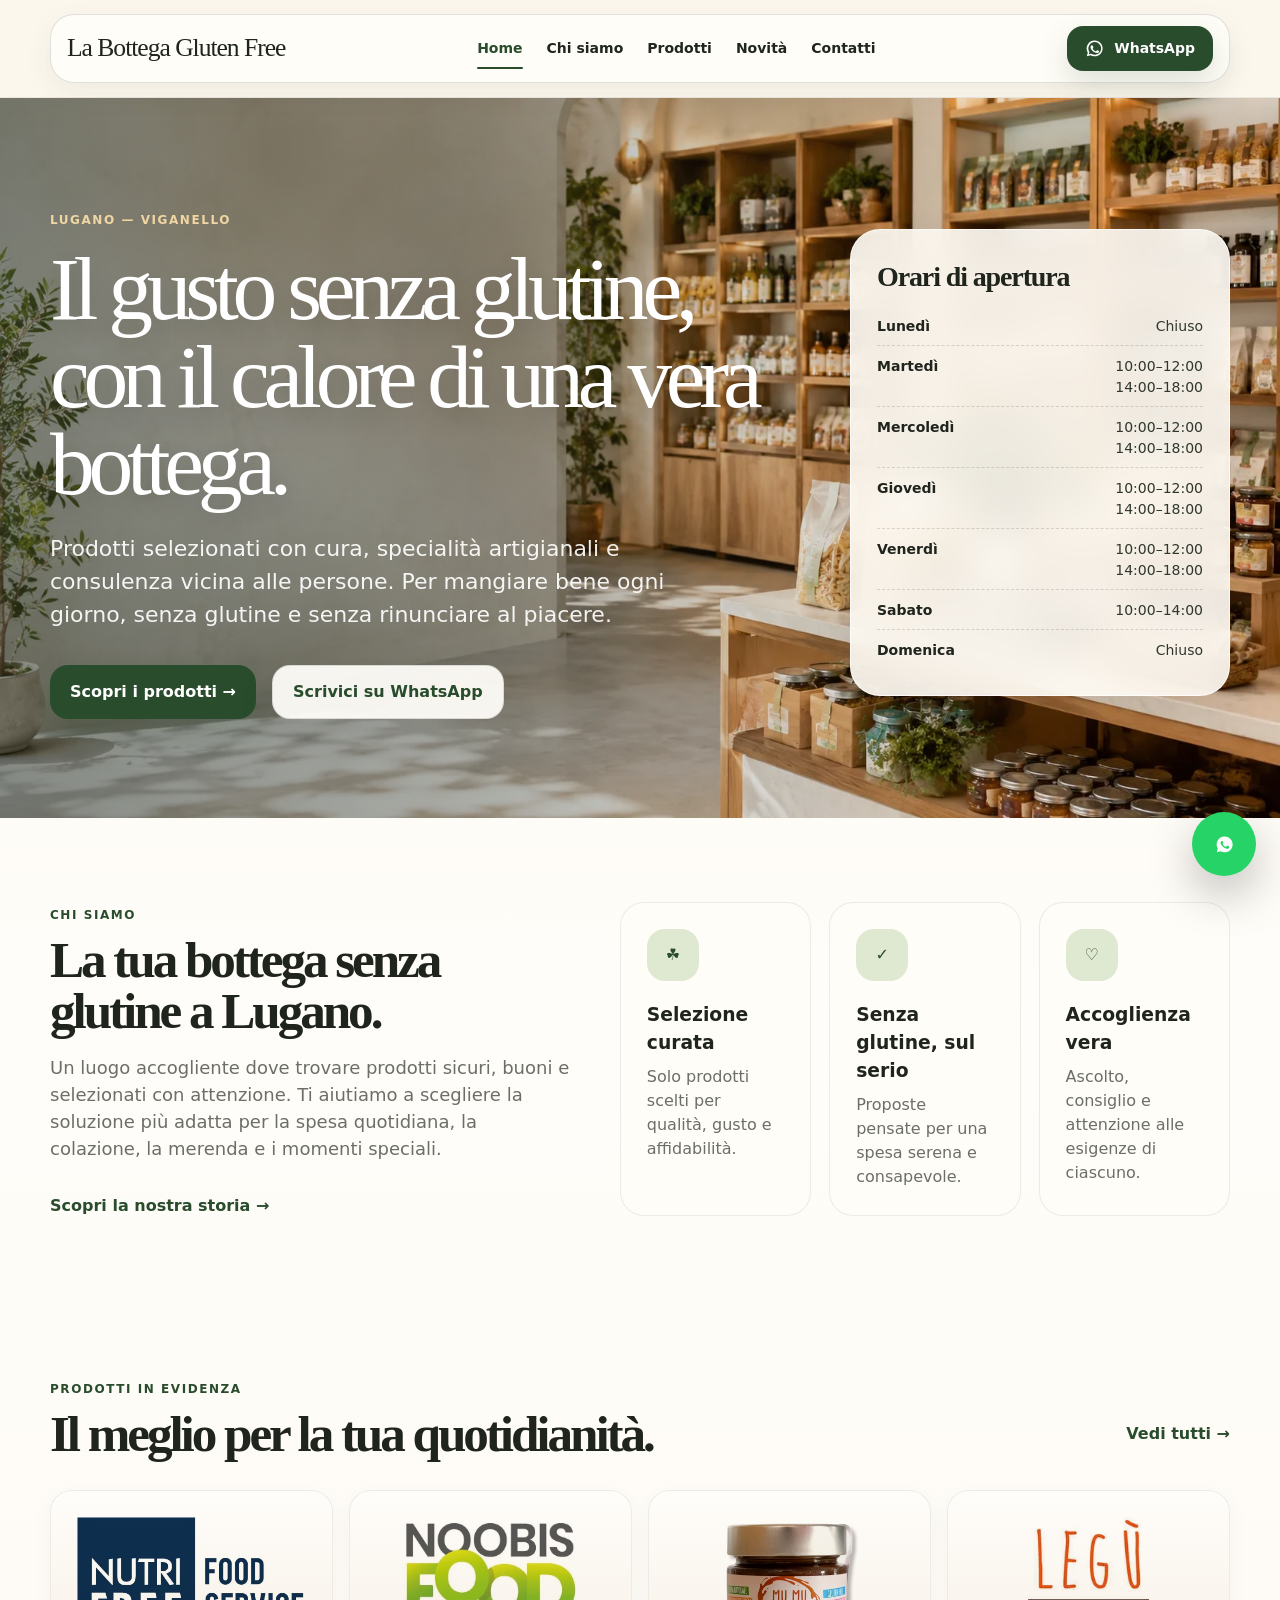
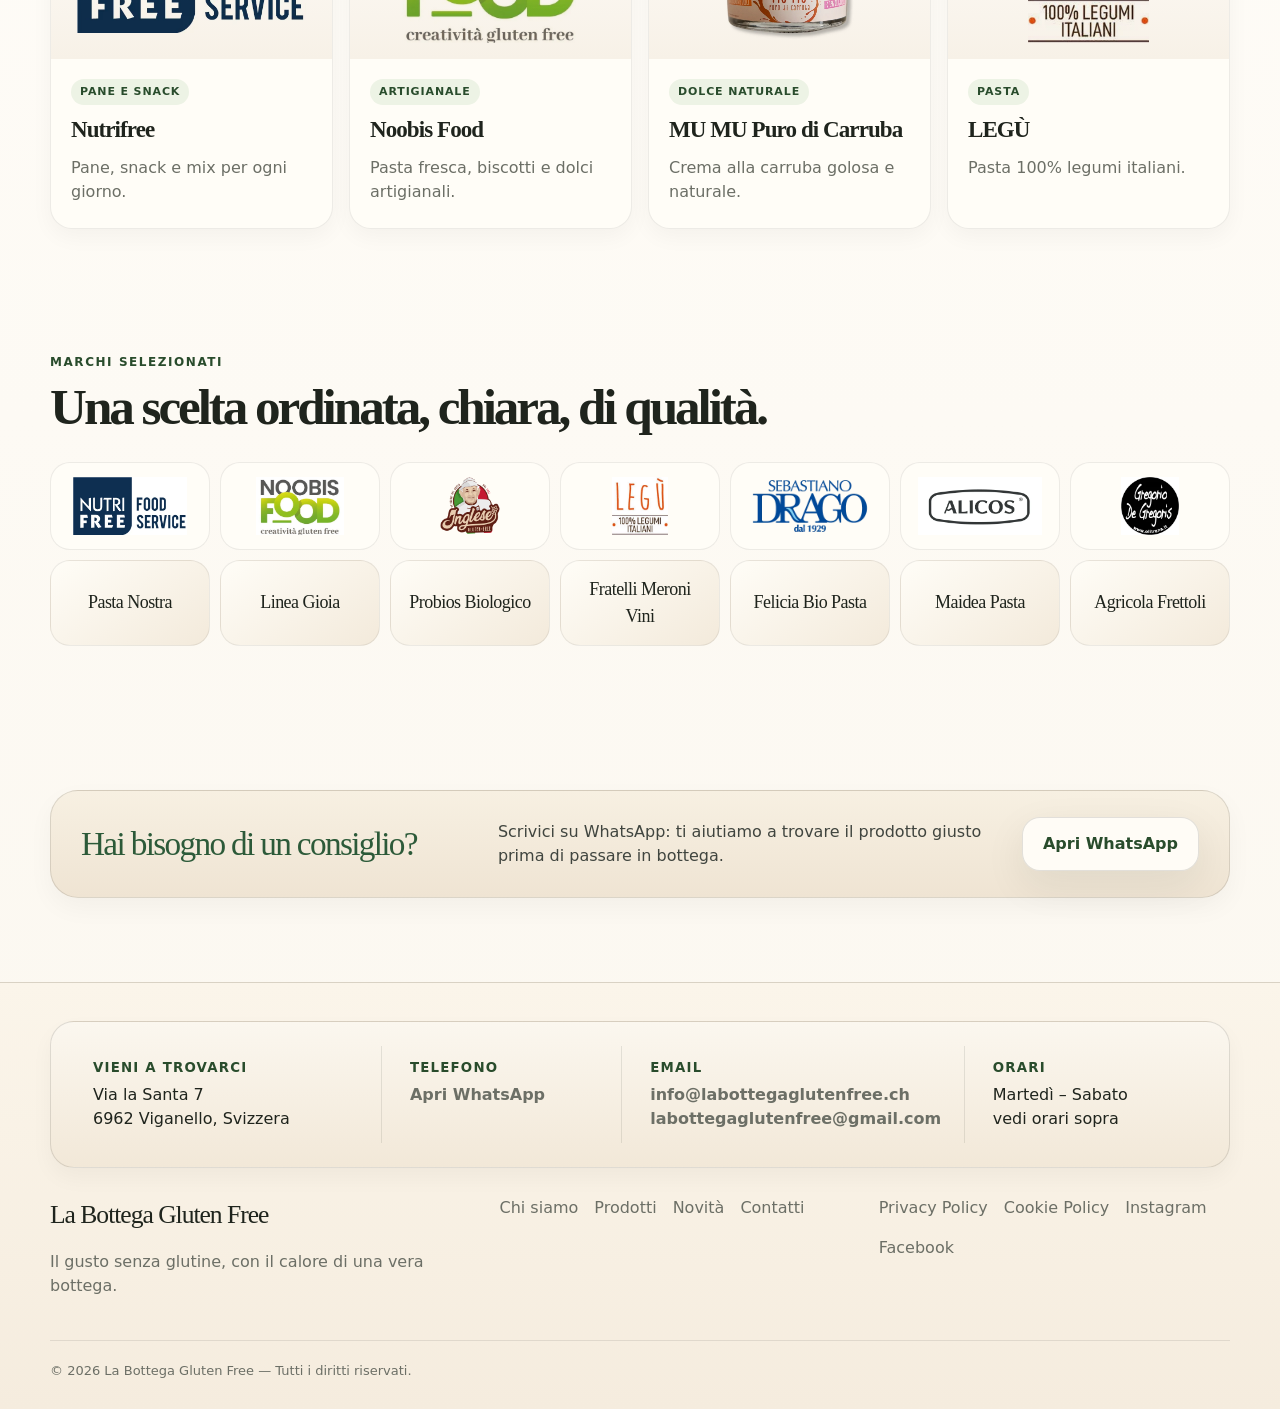
==== index.html @ c6e52fce "first commit" ====
<!doctype html><html lang="it"><head><meta charset="utf-8"><meta name="viewport" content="width=device-width,initial-scale=1"><title>La Bottega Gluten Free | Lugano Viganello</title><meta name="description" content="La Bottega Gluten Free a Lugano-Viganello: prodotti senza glutine selezionati, artigianali e di qualità."><link rel="icon" href="assets/ui/favicon.svg"><link rel="stylesheet" href="styles.css"></head><body>
<a class="skip" href="#main">Vai al contenuto</a>
<header class="site-header"><div class="container nav-wrap"><a class="brand" href="index.html">La Bottega Gluten Free</a><nav class="nav" aria-label="Navigazione principale"><a class="active" href="index.html">Home</a><a href="chi-siamo.html">Chi siamo</a><a href="prodotti.html">Prodotti</a><a href="novita.html">Novità</a><a href="contatti.html">Contatti</a></nav><div class="header-actions"><a class="wa-header" href="https://wa.me/41765710764" target="_blank" rel="noopener" aria-label="Scrivici su WhatsApp"><svg viewBox="0 0 24 24" fill="currentColor"><path d="M12.04 2a9.9 9.9 0 0 0-8.5 15.02L2.3 21.7l4.8-1.22A9.97 9.97 0 1 0 12.04 2Zm0 1.75a8.22 8.22 0 0 1 7 12.55 8.2 8.2 0 0 1-10.98 2.46l-.34-.2-2.86.73.74-2.78-.22-.36A8.2 8.2 0 0 1 12.04 3.75Zm-3.45 4.1c-.18 0-.46.07-.7.34-.24.26-.92.9-.92 2.2 0 1.3.95 2.55 1.08 2.72.13.18 1.85 2.95 4.58 4.02 2.27.9 2.73.72 3.22.68.5-.05 1.6-.65 1.82-1.28.23-.63.23-1.17.16-1.28-.07-.12-.25-.18-.52-.32l-1.55-.76c-.27-.13-.46-.2-.66.14-.2.33-.76 1.0-.93 1.2-.17.2-.34.22-.62.08-.28-.14-1.18-.43-2.25-1.38-.83-.74-1.39-1.66-1.55-1.94-.16-.28-.02-.43.12-.57.13-.12.28-.32.42-.48.14-.16.18-.28.27-.46.09-.18.05-.34-.02-.48l-.7-1.69c-.18-.43-.37-.37-.52-.38h-.44Z"/></svg>WhatsApp</a><button class="menu-toggle" aria-label="Apri menu" aria-expanded="false">☰</button></div></div></header>
<main id="main">
<section class="hero"><div class="container hero-content"><div><span class="eyebrow">Lugano — Viganello</span><h1 class="title-xl">Il gusto senza glutine, con il calore di una vera bottega.</h1><p class="hero-copy">Prodotti selezionati con cura, specialità artigianali e consulenza vicina alle persone. Per mangiare bene ogni giorno, senza glutine e senza rinunciare al piacere.</p><div class="hero-cta"><a class="btn" href="prodotti.html">Scopri i prodotti →</a><a class="btn secondary" href="https://wa.me/41765710764" target="_blank" rel="noopener">Scrivici su WhatsApp</a></div></div><aside class="hours-card" aria-label="Orari di apertura"><h2>Orari di apertura</h2><div class="hours-list"><div class="hours-row"><strong>Lunedì</strong><span>Chiuso</span></div><div class="hours-row"><strong>Martedì</strong><span>10:00–12:00<br>14:00–18:00</span></div><div class="hours-row"><strong>Mercoledì</strong><span>10:00–12:00<br>14:00–18:00</span></div><div class="hours-row"><strong>Giovedì</strong><span>10:00–12:00<br>14:00–18:00</span></div><div class="hours-row"><strong>Venerdì</strong><span>10:00–12:00<br>14:00–18:00</span></div><div class="hours-row"><strong>Sabato</strong><span>10:00–14:00</span></div><div class="hours-row"><strong>Domenica</strong><span>Chiuso</span></div></div></aside></div></section>
<section class="section"><div class="container about-grid"><div><span class="eyebrow">Chi siamo</span><h2 class="section-title">La tua bottega senza glutine a Lugano.</h2><p class="lead">Un luogo accogliente dove trovare prodotti sicuri, buoni e selezionati con attenzione. Ti aiutiamo a scegliere la soluzione più adatta per la spesa quotidiana, la colazione, la merenda e i momenti speciali.</p><a class="btn ghost" href="chi-siamo.html">Scopri la nostra storia →</a></div><div class="feature-grid"><article class="feature"><div class="icon">☘</div><h3>Selezione curata</h3><p>Solo prodotti scelti per qualità, gusto e affidabilità.</p></article><article class="feature"><div class="icon">✓</div><h3>Senza glutine, sul serio</h3><p>Proposte pensate per una spesa serena e consapevole.</p></article><article class="feature"><div class="icon">♡</div><h3>Accoglienza vera</h3><p>Ascolto, consiglio e attenzione alle esigenze di ciascuno.</p></article></div></div></section>
<section class="section tight"><div class="container"><div class="section-head"><div><span class="eyebrow">Prodotti in evidenza</span><h2 class="section-title">Il meglio per la tua quotidianità.</h2></div><a class="btn ghost" href="prodotti.html">Vedi tutti →</a></div><div class="showcase"><article class="product-card"><div class="product-img"><img loading="lazy" src="assets/brands/nutrifree.webp" alt="Nutrifree"></div><span class="tag">Pane e snack</span><h3>Nutrifree</h3><p>Pane, snack e mix per ogni giorno.</p></article><article class="product-card"><div class="product-img"><img loading="lazy" src="assets/brands/noobis-food.webp" alt="Noobis Food"></div><span class="tag">Artigianale</span><h3>Noobis Food</h3><p>Pasta fresca, biscotti e dolci artigianali.</p></article><article class="product-card"><div class="product-img"><img loading="lazy" src="assets/brands/mumu-carruba.webp" alt="MU MU Puro di Carruba"></div><span class="tag">Dolce naturale</span><h3>MU MU Puro di Carruba</h3><p>Crema alla carruba golosa e naturale.</p></article><article class="product-card"><div class="product-img"><img loading="lazy" src="assets/brands/legu.webp" alt="LEGÙ"></div><span class="tag">Pasta</span><h3>LEGÙ</h3><p>Pasta 100% legumi italiani.</p></article></div></div></section>
<section class="section tight"><div class="container"><div class="section-head"><div><span class="eyebrow">Marchi selezionati</span><h2 class="section-title">Una scelta ordinata, chiara, di qualità.</h2></div></div><div class="brand-wall"><div class="brand-tile"><img src="assets/brands/nutrifree.webp" alt="Nutrifree"></div><div class="brand-tile"><img src="assets/brands/noobis-food.webp" alt="Noobis Food"></div><div class="brand-tile"><img src="assets/brands/inglese.webp" alt="Inglese Gluten-Free"></div><div class="brand-tile"><img src="assets/brands/legu.webp" alt="LEGÙ"></div><div class="brand-tile"><img src="assets/brands/sebastiano-drago.webp" alt="Sebastiano Drago"></div><div class="brand-tile"><img src="assets/brands/alicos.webp" alt="Alicos"></div><div class="brand-tile"><img src="assets/brands/gregorio-de-gregoris.webp" alt="Gregorio De Gregoris"></div><div class="brand-tile text">Pasta Nostra</div><div class="brand-tile text">Linea Gioia</div><div class="brand-tile text">Probios Biologico</div><div class="brand-tile text">Fratelli Meroni Vini</div><div class="brand-tile text">Felicia Bio Pasta</div><div class="brand-tile text">Maidea Pasta</div><div class="brand-tile text">Agricola Frettoli</div></div></div></section>
<section class="section"><div class="container"><div class="cta-strip"><strong>Hai bisogno di un consiglio?</strong><p>Scrivici su WhatsApp: ti aiutiamo a trovare il prodotto giusto prima di passare in bottega.</p><a class="btn secondary phone-btn" href="https://wa.me/41765710764" target="_blank" rel="noopener">Apri WhatsApp</a></div></div></section>
</main>
<footer class="footer"><div class="container"><div class="contact-strip" style="margin-bottom:28px"><div class="contact-item"><small>Vieni a trovarci</small>Via la Santa 7<br>6962 Viganello, Svizzera</div><div class="contact-item"><small>Telefono</small><a href="tel:+41765710764">Apri WhatsApp</a></div><div class="contact-item"><small>Email</small><a href="mailto:info@labottegaglutenfree.ch">info@labottegaglutenfree.ch</a><br><a href="mailto:labottegaglutenfree@gmail.com">labottegaglutenfree@gmail.com</a></div><div class="contact-item"><small>Orari</small>Martedì – Sabato<br>vedi orari sopra</div></div><div class="footer-grid"><div><span class="brand">La Bottega Gluten Free</span><p>Il gusto senza glutine, con il calore di una vera bottega.</p></div><div class="footer-links"><a href="chi-siamo.html">Chi siamo</a><a href="prodotti.html">Prodotti</a><a href="novita.html">Novità</a><a href="contatti.html">Contatti</a></div><div class="footer-links"><a href="#">Privacy Policy</a><a href="#">Cookie Policy</a><a href="https://www.instagram.com/labottegaglutenfree/" target="_blank" rel="noopener">Instagram</a><a href="https://www.facebook.com/LaBottegaGlutenFree/" target="_blank" rel="noopener">Facebook</a></div></div><div class="copyright"><span>© <span id="year">2026</span> La Bottega Gluten Free — Tutti i diritti riservati.</span></div></div></footer>
<a class="wa-float" href="https://wa.me/41765710764" target="_blank" rel="noopener" aria-label="WhatsApp"><svg viewBox="0 0 24 24" fill="currentColor"><path d="M12.04 2a9.9 9.9 0 0 0-8.5 15.02L2.3 21.7l4.8-1.22A9.97 9.97 0 1 0 12.04 2Zm5.82 14.15c-.23.63-1.32 1.23-1.82 1.28-.49.04-.95.22-3.22-.68-2.73-1.07-4.45-3.84-4.58-4.02-.13-.17-1.08-1.42-1.08-2.72 0-1.3.68-1.94.92-2.2.24-.27.52-.34.7-.34h.44c.15.01.34-.05.52.38l.7 1.69c.07.14.11.3.02.48-.09.18-.13.3-.27.46-.14.16-.29.36-.42.48-.14.14-.28.29-.12.57.16.28.72 1.2 1.55 1.94 1.07.95 1.97 1.24 2.25 1.38.28.14.45.12.62-.08.17-.2.73-.87.93-1.2.2-.34.39-.27.66-.14l1.55.76c.27.14.45.2.52.32.07.11.07.65-.16 1.28Z"/></svg></a><script src="script.js"></script></body></html>
---- styles.css ----
:root{
  --cream:#fbf6ec;--paper:#fffdf7;--paper-2:#f4eadb;--forest:#183323;--green:#294c2c;--green-2:#557044;--sage:#dfe8d1;--honey:#c98d43;--terracotta:#b86d3d;--ink:#1f241d;--muted:#6c6f66;--line:rgba(31,36,29,.13);--shadow:0 24px 70px rgba(28,35,24,.12);--shadow-soft:0 14px 40px rgba(28,35,24,.08);--radius:28px;--serif:Georgia,'Times New Roman',serif;--sans:Inter,ui-sans-serif,system-ui,-apple-system,BlinkMacSystemFont,'Segoe UI',sans-serif}
*{box-sizing:border-box}html{scroll-behavior:smooth}body{margin:0;background:var(--cream);color:var(--ink);font-family:var(--sans);line-height:1.5}img{max-width:100%;display:block}a{color:inherit;text-decoration:none}.container{width:min(1180px,calc(100% - 40px));margin-inline:auto}.skip{position:absolute;left:-999px;top:auto}.skip:focus{left:16px;top:16px;background:var(--paper);z-index:99;padding:10px;border-radius:10px}.site-header{position:sticky;top:0;z-index:50;padding:14px 0;background:rgba(251,246,236,.78);backdrop-filter:blur(18px);border-bottom:1px solid rgba(31,36,29,.08)}.nav-wrap{display:flex;align-items:center;justify-content:space-between;gap:22px;background:rgba(255,253,247,.82);border:1px solid var(--line);border-radius:24px;padding:11px 16px;box-shadow:0 16px 46px rgba(34,41,30,.08)}.brand{font-family:var(--serif);font-size:clamp(21px,2vw,30px);letter-spacing:-.04em;white-space:nowrap}.nav{display:flex;gap:24px;align-items:center;font-weight:750;font-size:14px}.nav a{position:relative;color:#20251f}.nav a.active,.nav a:hover{color:var(--green)}.nav a.active:after,.nav a:hover:after{content:"";position:absolute;left:0;right:0;bottom:-10px;height:2px;border-radius:3px;background:var(--green)}.header-actions{display:flex;align-items:center;gap:10px}.btn,.chip,.wa-header,.wa-float{display:inline-flex;align-items:center;justify-content:center;gap:10px;border:0;cursor:pointer;font-weight:850}.btn{padding:14px 20px;border-radius:16px;background:var(--green);color:#fff;box-shadow:0 12px 28px rgba(41,76,44,.18);transition:.2s ease}.btn:hover{transform:translateY(-2px);box-shadow:0 18px 36px rgba(41,76,44,.24)}.btn.secondary{background:var(--paper);color:var(--green);border:1px solid var(--line);box-shadow:var(--shadow-soft)}.btn.ghost{background:transparent;color:var(--green);box-shadow:none;padding-inline:0}.wa-header{padding:12px 18px;border-radius:16px;background:var(--green);color:white;font-size:14px;box-shadow:0 12px 30px rgba(41,76,44,.16)}.menu-toggle{display:none;background:transparent;border:0;font-size:28px;color:var(--green)}.wa-float{position:fixed;right:24px;bottom:24px;width:64px;height:64px;border-radius:50%;background:#25d366;color:white;z-index:80;box-shadow:0 18px 46px rgba(0,0,0,.25)}.wa-float svg,.wa-header svg,.btn svg{width:19px;height:19px}.hero{position:relative;min-height:720px;display:grid;align-items:center;overflow:hidden;background:#1f2a1d}.hero:before{content:"";position:absolute;inset:0;background:linear-gradient(90deg,rgba(17,24,16,.82) 0%,rgba(17,24,16,.56) 39%,rgba(17,24,16,.12) 100%),url('assets/ui/bottega-hero.svg') center/cover no-repeat}.hero-content{position:relative;z-index:1;display:grid;grid-template-columns:1fr 380px;gap:64px;align-items:center;padding:80px 0 70px}.eyebrow{display:inline-flex;align-items:center;gap:8px;color:var(--green);text-transform:uppercase;letter-spacing:.13em;font-size:12px;font-weight:900}.hero .eyebrow{color:#f0d6a3}.title-xl,.page-title{font-family:var(--serif);font-weight:500;letter-spacing:-.07em;line-height:.98}.title-xl{font-size:clamp(50px,7vw,92px);color:#fff;margin:14px 0 24px;max-width:780px}.hero-copy{font-size:clamp(17px,2vw,22px);color:rgba(255,255,255,.87);max-width:680px;margin:0 0 34px}.hero-cta{display:flex;gap:16px;flex-wrap:wrap}.hours-card{background:rgba(255,253,247,.93);border:1px solid rgba(255,255,255,.55);border-radius:30px;padding:26px;box-shadow:var(--shadow);backdrop-filter:blur(18px)}.hours-card h2{font-family:var(--serif);font-size:28px;letter-spacing:-.04em;margin:0 0 18px}.hours-list{display:grid;gap:10px}.hours-row{display:flex;align-items:baseline;justify-content:space-between;gap:18px;border-bottom:1px dashed rgba(31,36,29,.16);padding-bottom:8px;font-size:14px}.hours-row:last-child{border:0}.hours-row strong{font-weight:800}.hours-row span{text-align:right;color:#30382e}.section{padding:92px 0}.section.tight{padding:60px 0}.section-head{display:flex;justify-content:space-between;align-items:end;gap:26px;margin-bottom:30px}.section-title{font-family:var(--serif);font-size:clamp(34px,4vw,58px);line-height:1;letter-spacing:-.06em;margin:8px 0 0}.lead{font-size:18px;color:var(--muted);max-width:670px}.about-grid{display:grid;grid-template-columns:.92fr 1.08fr;gap:50px;align-items:start}.feature-grid{display:grid;grid-template-columns:repeat(3,1fr);gap:18px}.feature{background:rgba(255,253,247,.72);border:1px solid var(--line);border-radius:24px;padding:26px;min-height:220px}.icon{width:52px;height:52px;border-radius:18px;background:var(--sage);display:grid;place-items:center;color:var(--green);margin-bottom:20px}.feature h3,.product-card h3,.news-card h3{margin:0 0 8px}.feature p,.product-card p,.news-card p{margin:0;color:var(--muted)}.showcase{display:grid;grid-template-columns:repeat(4,1fr);gap:18px}.product-card{position:relative;background:var(--paper);border:1px solid var(--line);border-radius:26px;overflow:hidden;box-shadow:0 12px 36px rgba(31,36,29,.05);transition:.25s ease}.product-card:hover{transform:translateY(-5px);box-shadow:0 20px 50px rgba(31,36,29,.11)}.product-img{height:180px;background:linear-gradient(140deg,#fbf6ec,#efe0c7);display:grid;place-items:center;padding:26px}.product-img img{max-height:136px;object-fit:contain;mix-blend-mode:multiply}.tag{display:inline-flex;margin:20px 20px 8px;padding:5px 9px;border-radius:999px;background:#edf3e5;color:var(--green);font-size:11px;font-weight:900;text-transform:uppercase;letter-spacing:.08em}.product-card h3{font-family:var(--serif);font-size:23px;letter-spacing:-.04em;padding:0 20px}.product-card p{padding:0 20px 22px}.arrow{position:absolute;right:18px;bottom:18px;color:var(--green);font-weight:900}.brand-wall{display:grid;grid-template-columns:repeat(7,1fr);gap:12px}.brand-tile{min-height:92px;background:rgba(255,253,247,.78);border:1px solid var(--line);border-radius:20px;padding:14px;display:grid;place-items:center;text-align:center;font-family:var(--serif);font-size:18px;letter-spacing:-.03em;box-shadow:0 10px 28px rgba(31,36,29,.04)}.brand-tile img{max-height:58px;object-fit:contain}.brand-tile.text{background:linear-gradient(145deg,#fffdf7,#f3eadb)}.news-grid{display:grid;grid-template-columns:repeat(3,1fr);gap:18px}.news-card{background:var(--paper);border:1px solid var(--line);border-radius:28px;overflow:hidden;box-shadow:var(--shadow-soft)}.news-visual{height:170px;background:linear-gradient(135deg,#354c2b,#d6a060);display:grid;place-items:center;color:#fff;font-family:var(--serif);font-size:32px;letter-spacing:-.04em}.news-card .content{padding:22px}.cta-strip{background:linear-gradient(135deg,var(--green),#172c20);color:#fff;border-radius:30px;padding:28px 34px;display:flex;justify-content:space-between;align-items:center;gap:24px;box-shadow:var(--shadow)}.cta-strip strong{font-family:var(--serif);font-size:clamp(26px,3vw,42px);font-weight:500;letter-spacing:-.05em}.contact-strip{background:linear-gradient(135deg,#2f512d,#162d20);color:white;border-radius:30px;padding:24px;display:grid;grid-template-columns:1.2fr .9fr 1.3fr .9fr;gap:12px}.contact-item{padding:12px 18px;border-right:1px solid rgba(255,255,255,.16)}.contact-item:last-child{border-right:0}.contact-item small{display:block;color:rgba(255,255,255,.62);font-weight:800;text-transform:uppercase;letter-spacing:.09em;margin-bottom:5px}.contact-item a{font-weight:750}.footer{background:#13261c;color:#fff;padding:38px 0 28px}.footer-grid{display:grid;grid-template-columns:1.2fr 1fr 1fr;gap:36px;align-items:start}.footer .brand{display:block;margin-bottom:10px}.footer p,.footer a{color:rgba(255,255,255,.74)}.footer-links{display:flex;flex-wrap:wrap;gap:16px}.copyright{border-top:1px solid rgba(255,255,255,.12);margin-top:26px;padding-top:20px;font-size:13px;color:rgba(255,255,255,.58);display:flex;justify-content:space-between;gap:16px}.page-hero{padding:70px 0 64px;background:linear-gradient(90deg,rgba(251,246,236,.98),rgba(251,246,236,.82),rgba(251,246,236,.32)),url('assets/ui/products-hero.svg') center/cover no-repeat}.page-title{font-size:clamp(54px,7vw,100px);margin:10px 0 20px}.catalog-tools{display:flex;gap:14px;align-items:center;flex-wrap:wrap;margin-bottom:28px}.search{position:relative;flex:1;min-width:250px}.search input{width:100%;height:48px;border-radius:999px;border:1px solid var(--line);background:var(--paper);padding:0 18px 0 44px;color:var(--ink);outline:none}.search svg{position:absolute;left:17px;top:15px;color:var(--green)}.chip{height:48px;padding:0 18px;border-radius:999px;border:1px solid var(--line);background:rgba(255,253,247,.7);color:var(--ink)}.chip.active,.chip:hover{background:var(--green);color:white}.catalog-grid{display:grid;grid-template-columns:repeat(4,1fr);gap:18px}.choice-strip{display:grid;grid-template-columns:1.1fr repeat(4,1fr);gap:18px;background:rgba(255,253,247,.66);border:1px solid var(--line);border-radius:30px;padding:24px;margin-top:34px}.choice-strip h2{font-family:var(--serif);font-size:30px;line-height:1;margin:0}.choice-item{border-left:1px solid var(--line);padding-left:18px}.mini-icon{font-size:28px;color:var(--green)}.contact-page-grid{display:grid;grid-template-columns:1fr .9fr;gap:30px}.contact-card,.map-card{background:var(--paper);border:1px solid var(--line);border-radius:30px;padding:30px;box-shadow:var(--shadow-soft)}.contact-lines{display:grid;gap:16px}.contact-line{padding:18px;border:1px solid var(--line);border-radius:20px;background:#fffaf0}.map-card{min-height:420px;background:linear-gradient(135deg,#eff2e4,#d7c39e);display:grid;place-items:center;text-align:center}.map-pin{font-size:58px}.story-panel{background:var(--paper);border:1px solid var(--line);border-radius:34px;padding:38px;box-shadow:var(--shadow-soft)}.split{display:grid;grid-template-columns:.9fr 1.1fr;gap:34px;align-items:center}.editorial-photo{min-height:420px;border-radius:34px;background:linear-gradient(135deg,#243d28,#d29947);position:relative;overflow:hidden}.editorial-photo:before{content:"";position:absolute;inset:0;background:url('assets/ui/bottega-hero.svg') center/cover no-repeat;opacity:.74}.empty-state{display:none;padding:22px;border:1px dashed var(--line);border-radius:20px;color:var(--muted);background:var(--paper)}@media (max-width:980px){.nav{display:none;position:absolute;left:20px;right:20px;top:86px;background:var(--paper);border:1px solid var(--line);border-radius:24px;padding:20px;box-shadow:var(--shadow);flex-direction:column;align-items:flex-start}.nav.open{display:flex}.menu-toggle{display:block}.hero-content,.about-grid,.split,.contact-page-grid{grid-template-columns:1fr}.hero{min-height:auto}.hero-content{padding-top:70px}.hours-card{max-width:520px}.showcase,.catalog-grid{grid-template-columns:repeat(2,1fr)}.brand-wall{grid-template-columns:repeat(3,1fr)}.news-grid,.contact-strip,.footer-grid,.choice-strip{grid-template-columns:1fr}.contact-item,.choice-item{border-right:0;border-left:0;border-top:1px solid rgba(31,36,29,.12);padding-left:0}.contact-item:first-child,.choice-item:first-of-type{border-top:0}.wa-header{display:none}}@media (max-width:620px){.container{width:min(100% - 24px,1180px)}.nav-wrap{border-radius:18px}.brand{font-size:20px}.title-xl{font-size:46px}.hero-copy{font-size:17px}.hero-cta,.section-head,.cta-strip,.copyright{align-items:flex-start;flex-direction:column}.section{padding:62px 0}.showcase,.catalog-grid,.feature-grid,.news-grid{grid-template-columns:1fr}.brand-wall{grid-template-columns:repeat(2,1fr)}.product-img{height:165px}.wa-float{width:58px;height:58px;right:16px;bottom:16px}.page-title{font-size:54px}.contact-strip{padding:16px}}

/* Refinement patch: lighter browsing experience */
body{background:#fcf8f1}.hero{background:#eef0e7}.hero:before{background:linear-gradient(90deg,rgba(20,28,18,.62) 0%,rgba(20,28,18,.36) 45%,rgba(20,28,18,.06) 100%),url('assets/ui/bottega-hero.svg') center/cover no-repeat}.hours-card{box-shadow:0 14px 42px rgba(28,35,24,.10)}.product-card,.news-card,.contact-card,.story-panel{box-shadow:0 8px 24px rgba(31,36,29,.045)}.product-card:hover{transform:translateY(-3px);box-shadow:0 12px 32px rgba(31,36,29,.075)}.product-img{background:linear-gradient(140deg,#fffdf8,#f6efe3)}.product-card{border-color:rgba(31,36,29,.10)}.product-card p{padding-bottom:24px}.arrow{display:none}.cta-strip{background:#f4eadb;color:var(--ink);border:1px solid var(--line);box-shadow:0 8px 24px rgba(31,36,29,.045)}.cta-strip strong{color:var(--green)}.contact-strip{background:#f3eadb;color:var(--ink);border:1px solid var(--line)}.contact-item{border-right:1px solid rgba(31,36,29,.10)}.contact-item small{color:var(--green)}.contact-item a{color:var(--ink)}.footer{background:#f7efe2;color:var(--ink);border-top:1px solid var(--line)}.footer p,.footer a{color:var(--muted)}.copyright{border-top:1px solid rgba(31,36,29,.10);color:var(--muted)}.footer .brand{color:var(--ink)}.lead.compact{font-size:16px;margin-top:8px}.contact-form{display:grid;gap:14px;margin-top:22px}.contact-form label{display:grid;gap:7px;font-weight:800;color:var(--green);font-size:13px;text-transform:uppercase;letter-spacing:.06em}.contact-form input,.contact-form textarea{width:100%;border:1px solid var(--line);background:#fffaf2;border-radius:16px;padding:14px 15px;font:inherit;color:var(--ink);outline:none}.contact-form textarea{resize:vertical}.contact-form input:focus,.contact-form textarea:focus{border-color:rgba(41,76,44,.45);box-shadow:0 0 0 4px rgba(41,76,44,.08)}.contact-form-card .section-title{font-size:clamp(30px,3.2vw,46px)}.map-card.slim{min-height:260px;background:linear-gradient(135deg,#fffdf7,#eef2e4);box-shadow:0 8px 24px rgba(31,36,29,.045)}
@media (max-width:980px){.contact-item{border-right:0}.footer{padding-bottom:90px}}


/* v3 polish: lighter, more editorial, better imagery */
body{background:linear-gradient(180deg,#fcf8f1 0%,#fffdf9 34%,#fbf7ef 100%)}
.nav-wrap{background:rgba(255,253,248,.88);box-shadow:0 10px 30px rgba(32,37,31,.06)}
.btn{border-radius:18px}
.btn.secondary{background:rgba(255,253,248,.94)}
.hero{background:#ede8de}
.hero:before{background:linear-gradient(90deg,rgba(19,28,18,.50) 0%,rgba(19,28,18,.34) 38%,rgba(19,28,18,.08) 70%,rgba(19,28,18,0) 100%),url('assets/ui/home-hero.webp') center/cover no-repeat}
.hero-content{padding:92px 0 82px}
.title-xl{text-shadow:0 10px 26px rgba(0,0,0,.14)}
.hero-copy{max-width:620px;color:rgba(255,255,255,.92)}
.hours-card{background:rgba(255,252,246,.90);border:1px solid rgba(255,255,255,.75);box-shadow:0 18px 54px rgba(33,39,28,.10)}
.page-hero{position:relative;padding:86px 0 80px;min-height:340px;display:grid;align-items:end;background:#efe9df;overflow:hidden}
.page-hero:before{content:"";position:absolute;inset:0;background:linear-gradient(90deg,rgba(252,248,241,.96) 0%,rgba(252,248,241,.92) 36%,rgba(252,248,241,.58) 62%,rgba(252,248,241,.10) 100%),url('assets/ui/page-hero.webp') center/cover no-repeat}
.page-hero>.container{position:relative;z-index:1}
.page-title{max-width:900px}
.page-hero .lead{max-width:720px;color:#565b54}
.editorial-photo{min-height:460px;background:url('assets/ui/about-photo.webp') center/cover no-repeat;border:1px solid var(--line);box-shadow:0 16px 40px rgba(31,36,29,.08)}
.editorial-photo:before{display:none}
.section{padding:84px 0}
.feature,.story-panel,.contact-card,.map-card,.brand-tile,.choice-strip{background:rgba(255,253,248,.88)}
.feature,.story-panel,.contact-card,.map-card,.brand-tile,.choice-strip,.product-card,.news-card{border-color:rgba(31,36,29,.08)}
.showcase,.catalog-grid,.news-grid{gap:16px}
.product-card{border-radius:22px;box-shadow:0 8px 22px rgba(31,36,29,.04)}
.product-card:hover{transform:translateY(-2px);box-shadow:0 14px 28px rgba(31,36,29,.07)}
.product-img{height:168px;background:linear-gradient(180deg,#fffdfa,#f7f1e7)}
.product-img img{max-height:126px}
.brand-wall{gap:10px}
.brand-tile{min-height:86px;box-shadow:none}
.news-card{border-radius:24px;overflow:hidden}
.news-visual{background:linear-gradient(135deg,#d8c39e,#9db189);font-size:0;position:relative}
.news-grid article:nth-child(1) .news-visual{background:linear-gradient(0deg,rgba(0,0,0,.04),rgba(0,0,0,.04)),url('assets/ui/page-hero.webp') left center/cover no-repeat}
.news-grid article:nth-child(2) .news-visual{background:linear-gradient(0deg,rgba(0,0,0,.08),rgba(0,0,0,.08)),url('assets/ui/about-photo.webp') center/cover no-repeat}
.news-grid article:nth-child(3) .news-visual{background:linear-gradient(0deg,rgba(255,255,255,.10),rgba(255,255,255,.10)),url('assets/ui/home-hero.webp') right center/cover no-repeat}
.cta-strip{display:grid;grid-template-columns:minmax(220px,1.1fr) minmax(280px,1.4fr) auto;align-items:center;gap:24px;padding:26px 30px;border-radius:28px;background:linear-gradient(180deg,#f7f0e2,#efe4d3);box-shadow:0 10px 26px rgba(31,36,29,.04)}
.cta-strip strong{font-size:clamp(22px,2.6vw,42px);line-height:1.08;color:#2c5a39}
.cta-strip p{margin:0;color:#40453f;max-width:620px}
.cta-strip .btn{white-space:nowrap;flex-shrink:0;min-width:max-content}
.phone-btn{white-space:nowrap}
.contact-strip{background:linear-gradient(180deg,#fbf7ef,#f2e8d8);border-radius:24px;gap:10px;box-shadow:0 10px 22px rgba(31,36,29,.04)}
.contact-item{min-width:0}
.contact-item a{white-space:nowrap;word-break:keep-all}
.footer{background:linear-gradient(180deg,#fbf5ea,#f5ecde)}
.footer-grid{gap:28px}
.copyright{align-items:center}
.map-card.slim{background:linear-gradient(180deg,#fffdf9,#f4efe5)}
.contact-line{background:#fffdf8}
@media (max-width:1100px){.cta-strip{grid-template-columns:1fr;align-items:start}.cta-strip .btn{width:auto}}
@media (max-width:980px){.hero:before{background:linear-gradient(180deg,rgba(19,28,18,.50) 0%,rgba(19,28,18,.30) 40%,rgba(19,28,18,.12) 100%),url('assets/ui/home-hero.webp') center/cover no-repeat}.page-hero:before{background:linear-gradient(180deg,rgba(252,248,241,.96) 0%,rgba(252,248,241,.88) 45%,rgba(252,248,241,.35) 100%),url('assets/ui/page-hero.webp') center/cover no-repeat}}
@media (max-width:620px){.page-hero{min-height:300px;padding:72px 0 58px}.editorial-photo{min-height:360px}.cta-strip{padding:22px}.cta-strip strong{font-size:34px}.hero-content{gap:32px}.product-img{height:154px}.product-img img{max-height:116px}}
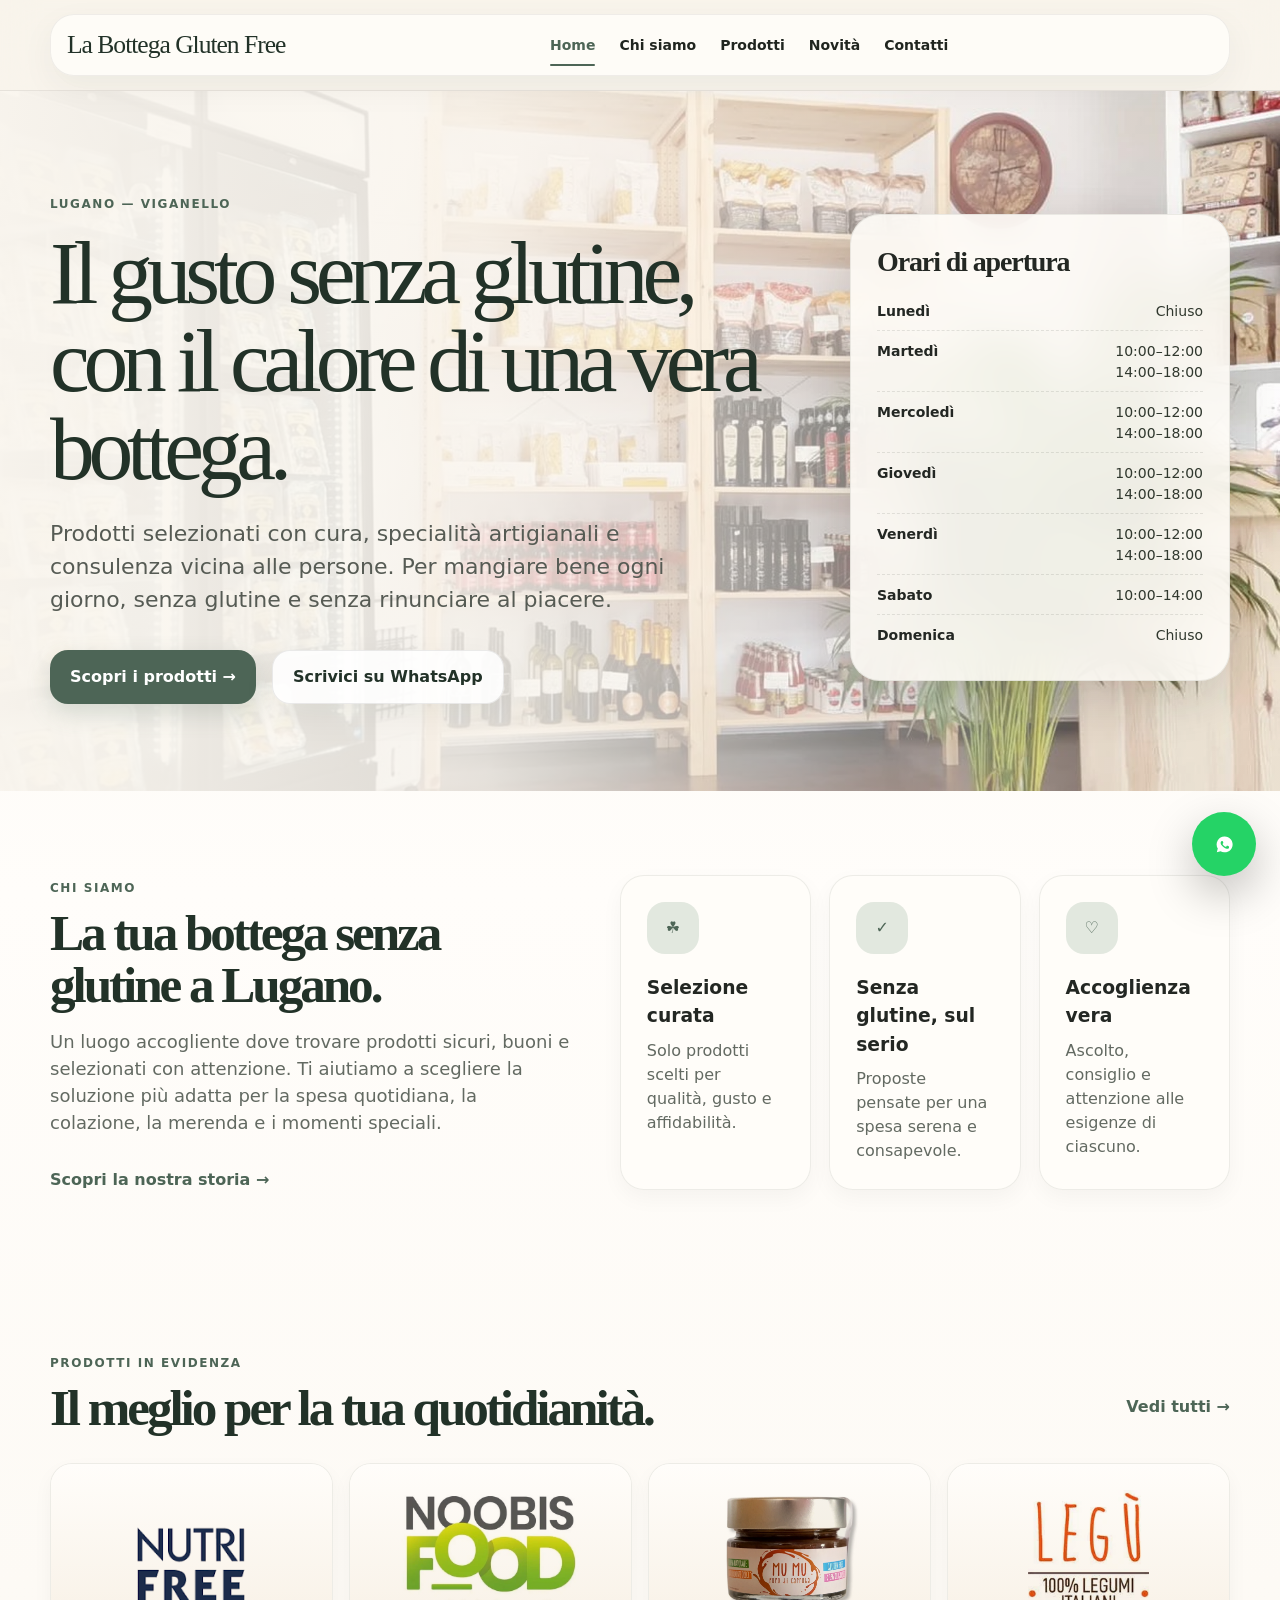
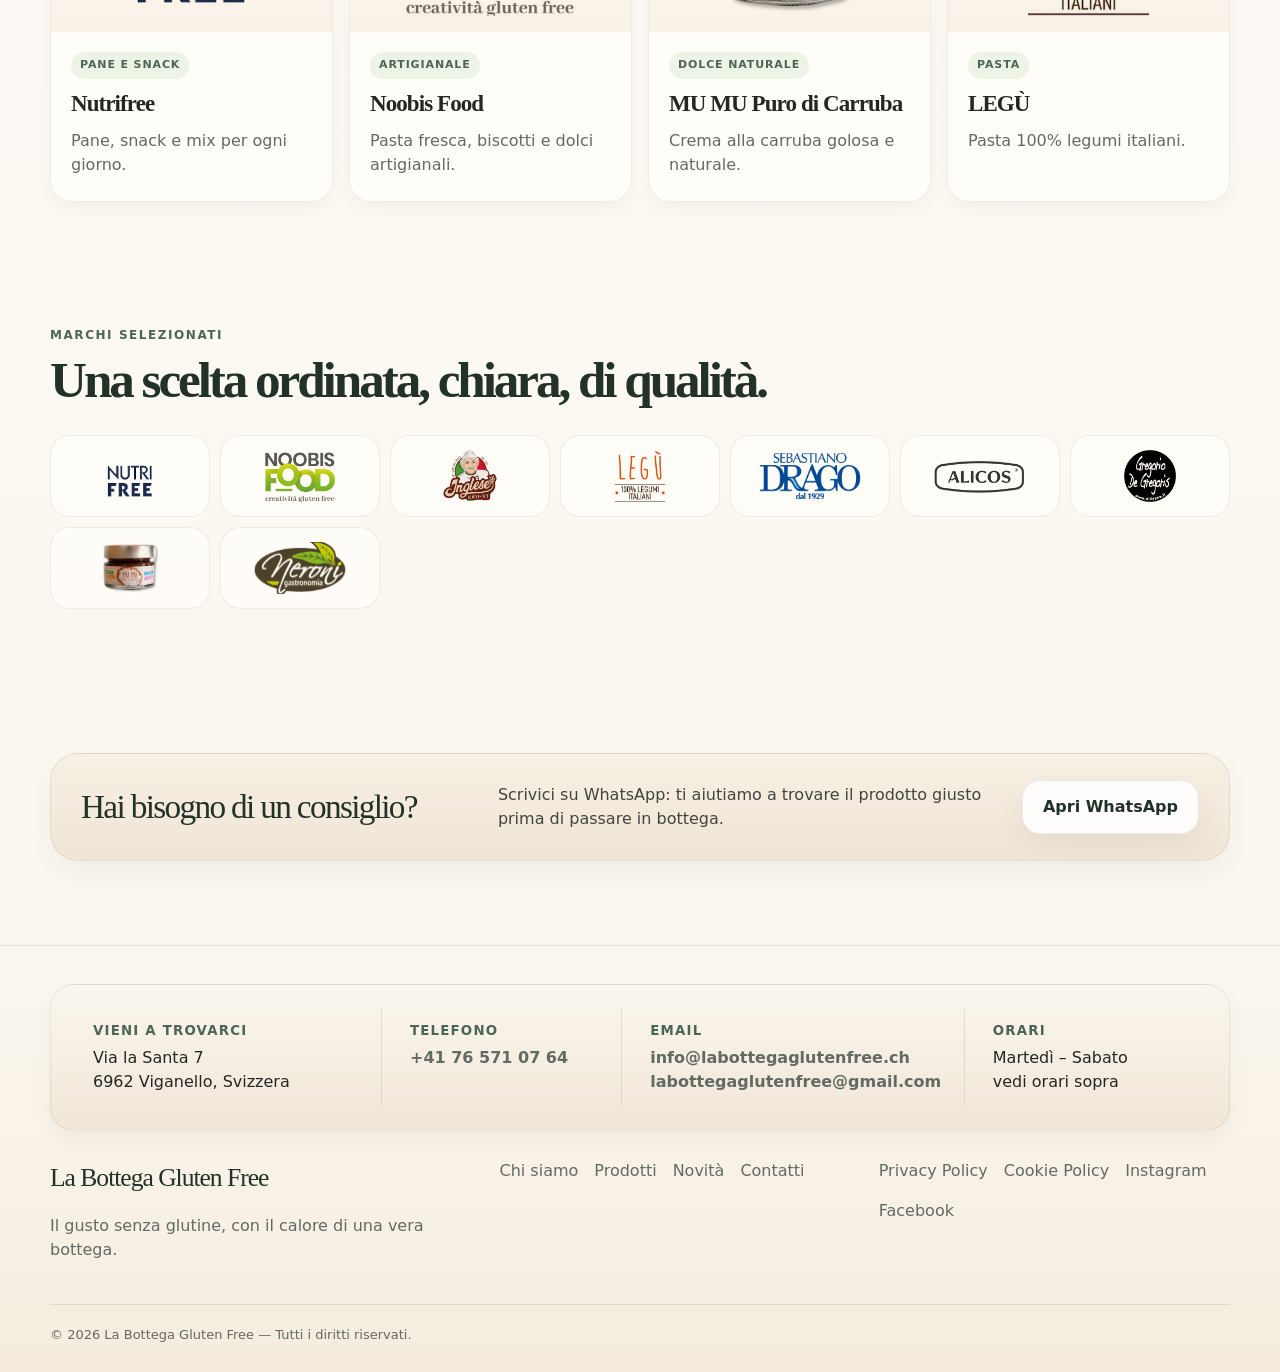
==== commit 12dcb06c: "foto reali aggiunte e fix stile prodotti e heros" ====
--- a/index.html
+++ b/index.html
@@ -1,12 +1,24 @@
 <!doctype html><html lang="it"><head><meta charset="utf-8"><meta name="viewport" content="width=device-width,initial-scale=1"><title>La Bottega Gluten Free | Lugano Viganello</title><meta name="description" content="La Bottega Gluten Free a Lugano-Viganello: prodotti senza glutine selezionati, artigianali e di qualità."><link rel="icon" href="assets/ui/favicon.svg"><link rel="stylesheet" href="styles.css"></head><body>
 <a class="skip" href="#main">Vai al contenuto</a>
-<header class="site-header"><div class="container nav-wrap"><a class="brand" href="index.html">La Bottega Gluten Free</a><nav class="nav" aria-label="Navigazione principale"><a class="active" href="index.html">Home</a><a href="chi-siamo.html">Chi siamo</a><a href="prodotti.html">Prodotti</a><a href="novita.html">Novità</a><a href="contatti.html">Contatti</a></nav><div class="header-actions"><a class="wa-header" href="https://wa.me/41765710764" target="_blank" rel="noopener" aria-label="Scrivici su WhatsApp"><svg viewBox="0 0 24 24" fill="currentColor"><path d="M12.04 2a9.9 9.9 0 0 0-8.5 15.02L2.3 21.7l4.8-1.22A9.97 9.97 0 1 0 12.04 2Zm0 1.75a8.22 8.22 0 0 1 7 12.55 8.2 8.2 0 0 1-10.98 2.46l-.34-.2-2.86.73.74-2.78-.22-.36A8.2 8.2 0 0 1 12.04 3.75Zm-3.45 4.1c-.18 0-.46.07-.7.34-.24.26-.92.9-.92 2.2 0 1.3.95 2.55 1.08 2.72.13.18 1.85 2.95 4.58 4.02 2.27.9 2.73.72 3.22.68.5-.05 1.6-.65 1.82-1.28.23-.63.23-1.17.16-1.28-.07-.12-.25-.18-.52-.32l-1.55-.76c-.27-.13-.46-.2-.66.14-.2.33-.76 1.0-.93 1.2-.17.2-.34.22-.62.08-.28-.14-1.18-.43-2.25-1.38-.83-.74-1.39-1.66-1.55-1.94-.16-.28-.02-.43.12-.57.13-.12.28-.32.42-.48.14-.16.18-.28.27-.46.09-.18.05-.34-.02-.48l-.7-1.69c-.18-.43-.37-.37-.52-.38h-.44Z"/></svg>WhatsApp</a><button class="menu-toggle" aria-label="Apri menu" aria-expanded="false">☰</button></div></div></header>
+<header class="site-header"><div class="container nav-wrap"><a class="brand" href="index.html">La Bottega Gluten Free</a><nav class="nav" aria-label="Navigazione principale"><a class="active" href="index.html">Home</a><a href="chi-siamo.html">Chi siamo</a><a href="prodotti.html">Prodotti</a><a href="novita.html">Novità</a><a href="contatti.html">Contatti</a></nav><div class="header-actions"><button class="menu-toggle" aria-label="Apri menu" aria-expanded="false">☰</button></div></div></header>
 <main id="main">
 <section class="hero"><div class="container hero-content"><div><span class="eyebrow">Lugano — Viganello</span><h1 class="title-xl">Il gusto senza glutine, con il calore di una vera bottega.</h1><p class="hero-copy">Prodotti selezionati con cura, specialità artigianali e consulenza vicina alle persone. Per mangiare bene ogni giorno, senza glutine e senza rinunciare al piacere.</p><div class="hero-cta"><a class="btn" href="prodotti.html">Scopri i prodotti →</a><a class="btn secondary" href="https://wa.me/41765710764" target="_blank" rel="noopener">Scrivici su WhatsApp</a></div></div><aside class="hours-card" aria-label="Orari di apertura"><h2>Orari di apertura</h2><div class="hours-list"><div class="hours-row"><strong>Lunedì</strong><span>Chiuso</span></div><div class="hours-row"><strong>Martedì</strong><span>10:00–12:00<br>14:00–18:00</span></div><div class="hours-row"><strong>Mercoledì</strong><span>10:00–12:00<br>14:00–18:00</span></div><div class="hours-row"><strong>Giovedì</strong><span>10:00–12:00<br>14:00–18:00</span></div><div class="hours-row"><strong>Venerdì</strong><span>10:00–12:00<br>14:00–18:00</span></div><div class="hours-row"><strong>Sabato</strong><span>10:00–14:00</span></div><div class="hours-row"><strong>Domenica</strong><span>Chiuso</span></div></div></aside></div></section>
 <section class="section"><div class="container about-grid"><div><span class="eyebrow">Chi siamo</span><h2 class="section-title">La tua bottega senza glutine a Lugano.</h2><p class="lead">Un luogo accogliente dove trovare prodotti sicuri, buoni e selezionati con attenzione. Ti aiutiamo a scegliere la soluzione più adatta per la spesa quotidiana, la colazione, la merenda e i momenti speciali.</p><a class="btn ghost" href="chi-siamo.html">Scopri la nostra storia →</a></div><div class="feature-grid"><article class="feature"><div class="icon">☘</div><h3>Selezione curata</h3><p>Solo prodotti scelti per qualità, gusto e affidabilità.</p></article><article class="feature"><div class="icon">✓</div><h3>Senza glutine, sul serio</h3><p>Proposte pensate per una spesa serena e consapevole.</p></article><article class="feature"><div class="icon">♡</div><h3>Accoglienza vera</h3><p>Ascolto, consiglio e attenzione alle esigenze di ciascuno.</p></article></div></div></section>
 <section class="section tight"><div class="container"><div class="section-head"><div><span class="eyebrow">Prodotti in evidenza</span><h2 class="section-title">Il meglio per la tua quotidianità.</h2></div><a class="btn ghost" href="prodotti.html">Vedi tutti →</a></div><div class="showcase"><article class="product-card"><div class="product-img"><img loading="lazy" src="assets/brands/nutrifree.webp" alt="Nutrifree"></div><span class="tag">Pane e snack</span><h3>Nutrifree</h3><p>Pane, snack e mix per ogni giorno.</p></article><article class="product-card"><div class="product-img"><img loading="lazy" src="assets/brands/noobis-food.webp" alt="Noobis Food"></div><span class="tag">Artigianale</span><h3>Noobis Food</h3><p>Pasta fresca, biscotti e dolci artigianali.</p></article><article class="product-card"><div class="product-img"><img loading="lazy" src="assets/brands/mumu-carruba.webp" alt="MU MU Puro di Carruba"></div><span class="tag">Dolce naturale</span><h3>MU MU Puro di Carruba</h3><p>Crema alla carruba golosa e naturale.</p></article><article class="product-card"><div class="product-img"><img loading="lazy" src="assets/brands/legu.webp" alt="LEGÙ"></div><span class="tag">Pasta</span><h3>LEGÙ</h3><p>Pasta 100% legumi italiani.</p></article></div></div></section>
-<section class="section tight"><div class="container"><div class="section-head"><div><span class="eyebrow">Marchi selezionati</span><h2 class="section-title">Una scelta ordinata, chiara, di qualità.</h2></div></div><div class="brand-wall"><div class="brand-tile"><img src="assets/brands/nutrifree.webp" alt="Nutrifree"></div><div class="brand-tile"><img src="assets/brands/noobis-food.webp" alt="Noobis Food"></div><div class="brand-tile"><img src="assets/brands/inglese.webp" alt="Inglese Gluten-Free"></div><div class="brand-tile"><img src="assets/brands/legu.webp" alt="LEGÙ"></div><div class="brand-tile"><img src="assets/brands/sebastiano-drago.webp" alt="Sebastiano Drago"></div><div class="brand-tile"><img src="assets/brands/alicos.webp" alt="Alicos"></div><div class="brand-tile"><img src="assets/brands/gregorio-de-gregoris.webp" alt="Gregorio De Gregoris"></div><div class="brand-tile text">Pasta Nostra</div><div class="brand-tile text">Linea Gioia</div><div class="brand-tile text">Probios Biologico</div><div class="brand-tile text">Fratelli Meroni Vini</div><div class="brand-tile text">Felicia Bio Pasta</div><div class="brand-tile text">Maidea Pasta</div><div class="brand-tile text">Agricola Frettoli</div></div></div></section>
+<section class="section tight"><div class="container"><div class="section-head"><div><span class="eyebrow">Marchi selezionati</span><h2 class="section-title">Una scelta ordinata, chiara, di qualità.</h2></div></div>
+<div class="brand-wall">
+  <div class="brand-tile"><img src="assets/brands/nutrifree.webp" alt="Nutrifree"></div>
+  <div class="brand-tile"><img src="assets/brands/noobis-food.webp" alt="Noobis Food"></div>
+  <div class="brand-tile"><img src="assets/brands/inglese.webp" alt="Inglese Gluten-Free"></div>
+  <div class="brand-tile"><img src="assets/brands/legu.webp" alt="LEGÙ"></div>
+  <div class="brand-tile"><img src="assets/brands/sebastiano-drago.webp" alt="Sebastiano Drago"></div>
+  <div class="brand-tile"><img src="assets/brands/alicos.webp" alt="Alicos"></div>
+  <div class="brand-tile"><img src="assets/brands/gregorio-de-gregoris.webp" alt="Gregorio De Gregoris"></div>
+  <div class="brand-tile"><img src="assets/brands/mumu-carruba.webp" alt="MU MU Puro di Carruba"></div>
+  <div class="brand-tile"><img src="assets/brands/meroni-vini.svg" alt="Fratelli Meroni Vini"></div>
+</div>
+</div></section>
 <section class="section"><div class="container"><div class="cta-strip"><strong>Hai bisogno di un consiglio?</strong><p>Scrivici su WhatsApp: ti aiutiamo a trovare il prodotto giusto prima di passare in bottega.</p><a class="btn secondary phone-btn" href="https://wa.me/41765710764" target="_blank" rel="noopener">Apri WhatsApp</a></div></div></section>
 </main>
-<footer class="footer"><div class="container"><div class="contact-strip" style="margin-bottom:28px"><div class="contact-item"><small>Vieni a trovarci</small>Via la Santa 7<br>6962 Viganello, Svizzera</div><div class="contact-item"><small>Telefono</small><a href="tel:+41765710764">Apri WhatsApp</a></div><div class="contact-item"><small>Email</small><a href="mailto:info@labottegaglutenfree.ch">info@labottegaglutenfree.ch</a><br><a href="mailto:labottegaglutenfree@gmail.com">labottegaglutenfree@gmail.com</a></div><div class="contact-item"><small>Orari</small>Martedì – Sabato<br>vedi orari sopra</div></div><div class="footer-grid"><div><span class="brand">La Bottega Gluten Free</span><p>Il gusto senza glutine, con il calore di una vera bottega.</p></div><div class="footer-links"><a href="chi-siamo.html">Chi siamo</a><a href="prodotti.html">Prodotti</a><a href="novita.html">Novità</a><a href="contatti.html">Contatti</a></div><div class="footer-links"><a href="#">Privacy Policy</a><a href="#">Cookie Policy</a><a href="https://www.instagram.com/labottegaglutenfree/" target="_blank" rel="noopener">Instagram</a><a href="https://www.facebook.com/LaBottegaGlutenFree/" target="_blank" rel="noopener">Facebook</a></div></div><div class="copyright"><span>© <span id="year">2026</span> La Bottega Gluten Free — Tutti i diritti riservati.</span></div></div></footer>
+<footer class="footer"><div class="container"><div class="contact-strip" style="margin-bottom:28px"><div class="contact-item"><small>Vieni a trovarci</small>Via la Santa 7<br>6962 Viganello, Svizzera</div><div class="contact-item"><small>Telefono</small><a href="tel:+41765710764">+41 76 571 07 64</a></div><div class="contact-item"><small>Email</small><a href="mailto:info@labottegaglutenfree.ch">info@labottegaglutenfree.ch</a><br><a href="mailto:labottegaglutenfree@gmail.com">labottegaglutenfree@gmail.com</a></div><div class="contact-item"><small>Orari</small>Martedì – Sabato<br>vedi orari sopra</div></div><div class="footer-grid"><div><span class="brand">La Bottega Gluten Free</span><p>Il gusto senza glutine, con il calore di una vera bottega.</p></div><div class="footer-links"><a href="chi-siamo.html">Chi siamo</a><a href="prodotti.html">Prodotti</a><a href="novita.html">Novità</a><a href="contatti.html">Contatti</a></div><div class="footer-links"><a href="#">Privacy Policy</a><a href="#">Cookie Policy</a><a href="https://www.instagram.com/labottegaglutenfree/" target="_blank" rel="noopener">Instagram</a><a href="https://www.facebook.com/LaBottegaGlutenFree/" target="_blank" rel="noopener">Facebook</a></div></div><div class="copyright"><span>© <span id="year">2026</span> La Bottega Gluten Free — Tutti i diritti riservati.</span></div></div></footer>
 <a class="wa-float" href="https://wa.me/41765710764" target="_blank" rel="noopener" aria-label="WhatsApp"><svg viewBox="0 0 24 24" fill="currentColor"><path d="M12.04 2a9.9 9.9 0 0 0-8.5 15.02L2.3 21.7l4.8-1.22A9.97 9.97 0 1 0 12.04 2Zm5.82 14.15c-.23.63-1.32 1.23-1.82 1.28-.49.04-.95.22-3.22-.68-2.73-1.07-4.45-3.84-4.58-4.02-.13-.17-1.08-1.42-1.08-2.72 0-1.3.68-1.94.92-2.2.24-.27.52-.34.7-.34h.44c.15.01.34-.05.52.38l.7 1.69c.07.14.11.3.02.48-.09.18-.13.3-.27.46-.14.16-.29.36-.42.48-.14.14-.28.29-.12.57.16.28.72 1.2 1.55 1.94 1.07.95 1.97 1.24 2.25 1.38.28.14.45.12.62-.08.17-.2.73-.87.93-1.2.2-.34.39-.27.66-.14l1.55.76c.27.14.45.2.52.32.07.11.07.65-.16 1.28Z"/></svg></a><script src="script.js"></script></body></html>
--- a/styles.css
+++ b/styles.css
@@ -56,3 +56,335 @@
 @media (max-width:1100px){.cta-strip{grid-template-columns:1fr;align-items:start}.cta-strip .btn{width:auto}}
 @media (max-width:980px){.hero:before{background:linear-gradient(180deg,rgba(19,28,18,.50) 0%,rgba(19,28,18,.30) 40%,rgba(19,28,18,.12) 100%),url('assets/ui/home-hero.webp') center/cover no-repeat}.page-hero:before{background:linear-gradient(180deg,rgba(252,248,241,.96) 0%,rgba(252,248,241,.88) 45%,rgba(252,248,241,.35) 100%),url('assets/ui/page-hero.webp') center/cover no-repeat}}
 @media (max-width:620px){.page-hero{min-height:300px;padding:72px 0 58px}.editorial-photo{min-height:360px}.cta-strip{padding:22px}.cta-strip strong{font-size:34px}.hero-content{gap:32px}.product-img{height:154px}.product-img img{max-height:116px}}
+
+
+/* v4 real photography refresh */
+:root{--cream:#f8f3eb;--paper:#fffdf9;--paper-2:#f2ece2;--forest:#223228;--green:#4d6556;--green-2:#7d917c;--sage:#e2e8df;--honey:#b89360;--terracotta:#b87a58;--ink:#232723;--muted:#636a62;--line:rgba(35,39,35,.09);--shadow:0 26px 70px rgba(24,30,25,.10);--shadow-soft:0 12px 34px rgba(24,30,25,.06)}
+body{background:linear-gradient(180deg,#faf6ef 0%,#fffdfa 30%,#f9f4eb 100%);color:var(--ink)}
+.site-header{background:rgba(248,243,235,.82)}
+.nav-wrap{background:rgba(255,253,249,.90);border-color:rgba(35,39,35,.07);box-shadow:0 12px 34px rgba(24,30,25,.05)}
+.brand{color:var(--forest)}
+.nav a.active,.nav a:hover,.btn.ghost,.wa-header,.search svg,.chip.active,.chip:hover,.icon,.mini-icon,.tag{color:var(--green)}
+.nav a.active:after,.nav a:hover:after{background:var(--green)}
+.btn{background:var(--green);box-shadow:0 10px 24px rgba(77,101,86,.20)}
+.btn.secondary{background:rgba(255,255,255,.88);color:var(--forest)}
+.hero{min-height:700px;background:#e7e2d6}
+.hero:before{background:linear-gradient(90deg,rgba(24,31,24,.54) 0%,rgba(24,31,24,.32) 42%,rgba(24,31,24,.06) 74%,rgba(24,31,24,0) 100%),url('assets/ui/home-hero.webp') center center/cover no-repeat}
+.hero .eyebrow{color:#efe2c5}
+.hero-content{gap:56px;padding:96px 0 84px}
+.title-xl{max-width:720px}
+.hours-card{background:rgba(255,252,247,.86);border:1px solid rgba(255,255,255,.72);box-shadow:0 18px 50px rgba(24,30,25,.12)}
+.hours-row{border-bottom-color:rgba(35,39,35,.11)}
+.section-title{color:var(--forest)}
+.feature,.story-panel,.contact-card,.map-card,.brand-tile,.choice-strip,.product-card,.news-card{background:rgba(255,253,249,.88)}
+.feature,.story-panel,.contact-card,.map-card,.brand-tile,.choice-strip,.product-card,.news-card,.contact-line{border-color:rgba(35,39,35,.08)}
+.feature{min-height:205px;box-shadow:0 8px 22px rgba(24,30,25,.04)}
+.product-card{box-shadow:0 8px 20px rgba(24,30,25,.04)}
+.product-card:hover{box-shadow:0 14px 28px rgba(24,30,25,.07)}
+.product-img{background:linear-gradient(180deg,#fffdfa,#f8f1e6)}
+.page-hero{position:relative;min-height:340px;display:grid;align-items:end;background:#ece4d7;overflow:hidden}
+.page-hero:before{content:'';position:absolute;inset:0;background:linear-gradient(90deg,rgba(250,246,239,.97) 0%,rgba(250,246,239,.90) 38%,rgba(250,246,239,.56) 64%,rgba(250,246,239,.12) 100%),url('assets/ui/page-hero.webp') center/cover no-repeat}
+.page-hero>.container{position:relative;z-index:1}
+.page-hero--about:before{background:linear-gradient(90deg,rgba(250,246,239,.97) 0%,rgba(250,246,239,.90) 38%,rgba(250,246,239,.58) 64%,rgba(250,246,239,.14) 100%),url('assets/ui/page-hero-about.webp') center/cover no-repeat}
+.page-hero--catalog:before{background:linear-gradient(90deg,rgba(250,246,239,.97) 0%,rgba(250,246,239,.90) 38%,rgba(250,246,239,.54) 64%,rgba(250,246,239,.10) 100%),url('assets/ui/page-hero-catalog.webp') center/cover no-repeat}
+.page-hero--news:before{background:linear-gradient(90deg,rgba(250,246,239,.97) 0%,rgba(250,246,239,.90) 38%,rgba(250,246,239,.54) 64%,rgba(250,246,239,.10) 100%),url('assets/ui/page-hero-news.webp') center/cover no-repeat}
+.page-hero--contact:before{background:linear-gradient(90deg,rgba(250,246,239,.97) 0%,rgba(250,246,239,.90) 38%,rgba(250,246,239,.54) 64%,rgba(250,246,239,.10) 100%),url('assets/ui/page-hero-contact.webp') center/cover no-repeat}
+.page-title{max-width:900px}
+.editorial-photo{background:url('assets/ui/about-photo.webp') center/cover no-repeat;box-shadow:0 16px 42px rgba(24,30,25,.08)}
+.news-card{overflow:hidden}
+.news-visual{position:relative;height:190px;background:#d7d7d7;color:transparent;font-size:0}
+
+.cta-strip{background:linear-gradient(180deg,#f7f0e4,#f0e5d6);border:1px solid rgba(35,39,35,.08)}
+.cta-strip strong{color:var(--forest)}
+.contact-strip{background:linear-gradient(180deg,#faf6ee,#f1e6d7);border:1px solid rgba(35,39,35,.08)}
+.contact-item small{color:var(--green)}
+.contact-line{background:#fffdf9}
+.map-card.slim{background:linear-gradient(180deg,#fffdfa,#f3eee5)}
+.footer{background:linear-gradient(180deg,#fbf7ef,#f5ecdf);border-top:1px solid rgba(35,39,35,.07)}
+.footer .brand{color:var(--forest)}
+.footer p,.footer a,.copyright{color:var(--muted)}
+@media (max-width:980px){
+  .hero:before{background:linear-gradient(180deg,rgba(24,31,24,.52) 0%,rgba(24,31,24,.30) 42%,rgba(24,31,24,.12) 100%),url('assets/ui/home-hero.webp') center/cover no-repeat}
+  .page-hero:before,.page-hero--about:before,.page-hero--catalog:before,.page-hero--news:before,.page-hero--contact:before{background-size:cover;background-position:center;}
+}
+@media (max-width:620px){
+  .hero{min-height:auto}
+  .hero-content{padding:84px 0 64px}
+  .title-xl{font-size:44px}
+  .page-hero{min-height:300px}
+  .news-visual{height:170px}
+}
+
+
+/* v5 lighter header + compact product cards */
+.wa-header{display:none !important}
+.header-actions{gap:0}
+.catalog-grid--compact{grid-template-columns:repeat(3,minmax(0,1fr));gap:16px}
+.compact-card{display:flex;flex-direction:column;min-height:100%;border-radius:24px;overflow:hidden;background:rgba(255,253,249,.92)}
+.compact-card .product-media{position:relative;height:110px;padding:18px 18px 14px;display:flex;align-items:flex-end;justify-content:flex-start;background:linear-gradient(180deg,#fffdfa,#f4eee4)}
+.compact-card .product-media img{max-height:58px;max-width:160px;object-fit:contain;mix-blend-mode:multiply}
+.compact-card .product-media .wordmark{font-family:var(--serif);font-size:28px;letter-spacing:-.05em;color:var(--green);opacity:.92}
+.compact-card .product-media--photo{padding:0;overflow:hidden}
+.compact-card .product-media--photo img.cover{position:absolute;inset:0;width:100%;height:100%;max-width:none;max-height:none;object-fit:cover;mix-blend-mode:normal}
+.compact-card .product-media--photo:after{content:'';position:absolute;inset:0;background:linear-gradient(180deg,rgba(16,16,16,.05),rgba(16,16,16,.18))}
+.compact-card .product-body{display:grid;gap:10px;padding:14px 16px 16px}
+.compact-card .product-topline{display:flex;justify-content:space-between;align-items:center;gap:10px}
+.compact-card .tag{margin:0;padding:5px 9px;font-size:10px;letter-spacing:.08em}
+.compact-card h3{padding:0;margin:0;font-size:22px;line-height:1.08}
+.compact-card p{padding:0;margin:0;color:var(--muted);font-size:14px;line-height:1.45;display:-webkit-box;-webkit-line-clamp:2;-webkit-box-orient:vertical;overflow:hidden;min-height:40px}
+.compact-card .product-footer{display:flex;justify-content:flex-start;align-items:center;margin-top:2px}
+.brand-stamp{display:inline-flex;align-items:center;justify-content:center;min-height:34px;padding:7px 11px;border-radius:999px;border:1px solid rgba(35,39,35,.08);background:#faf6ef;box-shadow:inset 0 1px 0 rgba(255,255,255,.55)}
+.brand-stamp img{height:18px;max-width:76px;object-fit:contain;opacity:.72;mix-blend-mode:multiply}
+.brand-stamp--text{font-size:12px;color:#8b8f88;font-weight:700;text-transform:uppercase;letter-spacing:.06em}
+.card-photo .brand-stamp img{height:22px;max-width:98px;opacity:.9}
+@media (max-width:1100px){.catalog-grid--compact{grid-template-columns:repeat(2,minmax(0,1fr))}}
+@media (max-width:620px){.catalog-grid--compact{grid-template-columns:1fr}.compact-card .product-media{height:104px}.compact-card .product-media .wordmark{font-size:24px}}
+
+
+
+/* ==========================================================
+   FINAL PRODUCT GRID FIX
+   Sostituisce tutte le varianti precedenti delle card prodotto.
+   Card piccole, coerenti, nessuna eccezione grande per i vini.
+   ========================================================== */
+
+.wa-header{display:none!important}
+.header-actions{gap:0!important}
+
+.catalog-tools{
+  display:flex!important;
+  gap:12px!important;
+  align-items:center!important;
+  flex-wrap:wrap!important;
+  margin-bottom:26px!important;
+}
+
+.chip{
+  height:46px!important;
+  padding:0 17px!important;
+  border-radius:999px!important;
+  color:var(--ink)!important;
+  background:rgba(255,253,249,.92)!important;
+  border:1px solid rgba(35,39,35,.12)!important;
+  box-shadow:0 6px 18px rgba(24,30,25,.035)!important;
+}
+
+.chip.active,
+.chip:hover{
+  color:#fff!important;
+  background:var(--green)!important;
+  border-color:var(--green)!important;
+}
+
+.search input{
+  background:rgba(255,253,249,.94)!important;
+  border-color:rgba(35,39,35,.12)!important;
+}
+
+.catalog-grid--smart{
+  display:grid!important;
+  grid-template-columns:repeat(4,minmax(0,1fr))!important;
+  gap:14px!important;
+}
+
+.product-card--smart,
+.product-card--smart.product-card--wine,
+.product-card--wine{
+  display:flex!important;
+  flex-direction:column!important;
+  grid-column:auto!important;
+  min-height:0!important;
+  border-radius:22px!important;
+  overflow:hidden!important;
+  background:rgba(255,253,249,.94)!important;
+  border:1px solid rgba(35,39,35,.08)!important;
+  box-shadow:0 8px 22px rgba(24,30,25,.045)!important;
+}
+
+.product-card--smart:hover{
+  transform:translateY(-2px)!important;
+  box-shadow:0 14px 28px rgba(24,30,25,.07)!important;
+}
+
+.product-card--smart .product-logo,
+.product-card--smart .product-logo--photo,
+.product-card--wine .product-logo,
+.product-card--wine .product-logo--photo{
+  position:relative!important;
+  display:flex!important;
+  align-items:center!important;
+  justify-content:center!important;
+  width:100%!important;
+  height:96px!important;
+  min-height:96px!important;
+  padding:16px!important;
+  overflow:hidden!important;
+  background:linear-gradient(180deg,#fffdfa,#f5efe5)!important;
+  border-right:0!important;
+  border-bottom:1px solid rgba(35,39,35,.06)!important;
+}
+
+.product-card--smart .product-logo:after,
+.product-card--wine .product-logo:after,
+.product-card--smart .product-logo--photo:after,
+.product-card--wine .product-logo--photo:after{
+  display:none!important;
+}
+
+.product-card--smart .product-logo img,
+.product-card--smart .product-logo--photo img,
+.product-card--wine .product-logo img,
+.product-card--wine .product-logo--photo img,
+.product-card--smart .product-logo img[src*="neroni-vini"],
+.product-card--wine .product-logo img[src*="neroni-vini"]{
+  position:static!important;
+  width:auto!important;
+  height:auto!important;
+  max-width:128px!important;
+  max-height:64px!important;
+  object-fit:contain!important;
+  mix-blend-mode:multiply!important;
+}
+
+.product-card--smart .product-copy{
+  display:flex!important;
+  flex-direction:column!important;
+  justify-content:flex-start!important;
+  padding:14px 16px 16px!important;
+}
+
+.product-card--smart .tag{
+  align-self:flex-start!important;
+  margin:0 0 9px!important;
+  padding:5px 9px!important;
+  font-size:10px!important;
+  line-height:1!important;
+  color:var(--green)!important;
+  background:#edf3e8!important;
+}
+
+.product-card--smart h3{
+  padding:0!important;
+  margin:0 0 7px!important;
+  font-size:22px!important;
+  line-height:1.05!important;
+  letter-spacing:-.045em!important;
+}
+
+.product-card--smart p{
+  padding:0!important;
+  margin:0!important;
+  color:var(--muted)!important;
+  font-size:14px!important;
+  line-height:1.42!important;
+  display:-webkit-box!important;
+  -webkit-line-clamp:2!important;
+  -webkit-box-orient:vertical!important;
+  overflow:hidden!important;
+}
+
+.brand-wall .brand-tile{
+  min-height:82px!important;
+  background:rgba(255,253,249,.88)!important;
+}
+
+.brand-wall .brand-tile img{
+  max-height:52px!important;
+  max-width:124px!important;
+  object-fit:contain!important;
+  mix-blend-mode:multiply!important;
+}
+
+@media (max-width:1100px){
+  .catalog-grid--smart{
+    grid-template-columns:repeat(3,minmax(0,1fr))!important;
+  }
+}
+
+@media (max-width:820px){
+  .catalog-grid--smart{
+    grid-template-columns:repeat(2,minmax(0,1fr))!important;
+  }
+}
+
+@media (max-width:560px){
+  .catalog-grid--smart{
+    grid-template-columns:1fr!important;
+  }
+
+  .product-card--smart{
+    display:grid!important;
+    grid-template-columns:92px minmax(0,1fr)!important;
+    min-height:128px!important;
+  }
+
+  .product-card--smart .product-logo,
+  .product-card--smart .product-logo--photo,
+  .product-card--wine .product-logo,
+  .product-card--wine .product-logo--photo{
+    width:92px!important;
+    height:auto!important;
+    min-height:128px!important;
+    border-bottom:0!important;
+    border-right:1px solid rgba(35,39,35,.06)!important;
+    padding:12px!important;
+  }
+
+  .product-card--smart .product-logo img,
+  .product-card--smart .product-logo--photo img,
+  .product-card--wine .product-logo img,
+  .product-card--wine .product-logo--photo img{
+    max-width:68px!important;
+    max-height:58px!important;
+  }
+
+  .product-card--smart .product-copy{
+    padding:14px!important;
+  }
+
+  .product-card--smart h3{
+    font-size:21px!important;
+  }
+
+  .product-card--smart p{
+    font-size:13px!important;
+  }
+}
+
+/* filter fix: hidden utility must override display:flex!important on smart cards */
+.product-card--smart.is-hidden,.product-card--wine.is-hidden{display:none!important}
+
+
+/* HOME HERO - testo scuro e sottofondo sfumato coerente con le altre pagine */
+.hero{
+  background:#ece4d7!important;
+}
+
+.hero:before{
+  background:
+    linear-gradient(90deg,
+      rgba(250,246,239,.98) 0%,
+      rgba(250,246,239,.88) 38%,
+      rgba(250,246,239,.54) 66%,
+      rgba(250,246,239,.14) 100%
+    ),
+    url('assets/ui/home-hero.webp') center/cover no-repeat!important;
+}
+
+.hero .eyebrow{
+  color:var(--green)!important;
+}
+
+.title-xl{
+  color:var(--forest)!important;
+  text-shadow:none!important;
+}
+
+.hero-copy{
+  color:#565b54!important;
+}
+
+.hours-card{
+  background:rgba(255,253,249,.88)!important;
+  border:1px solid rgba(35,39,35,.08)!important;
+}
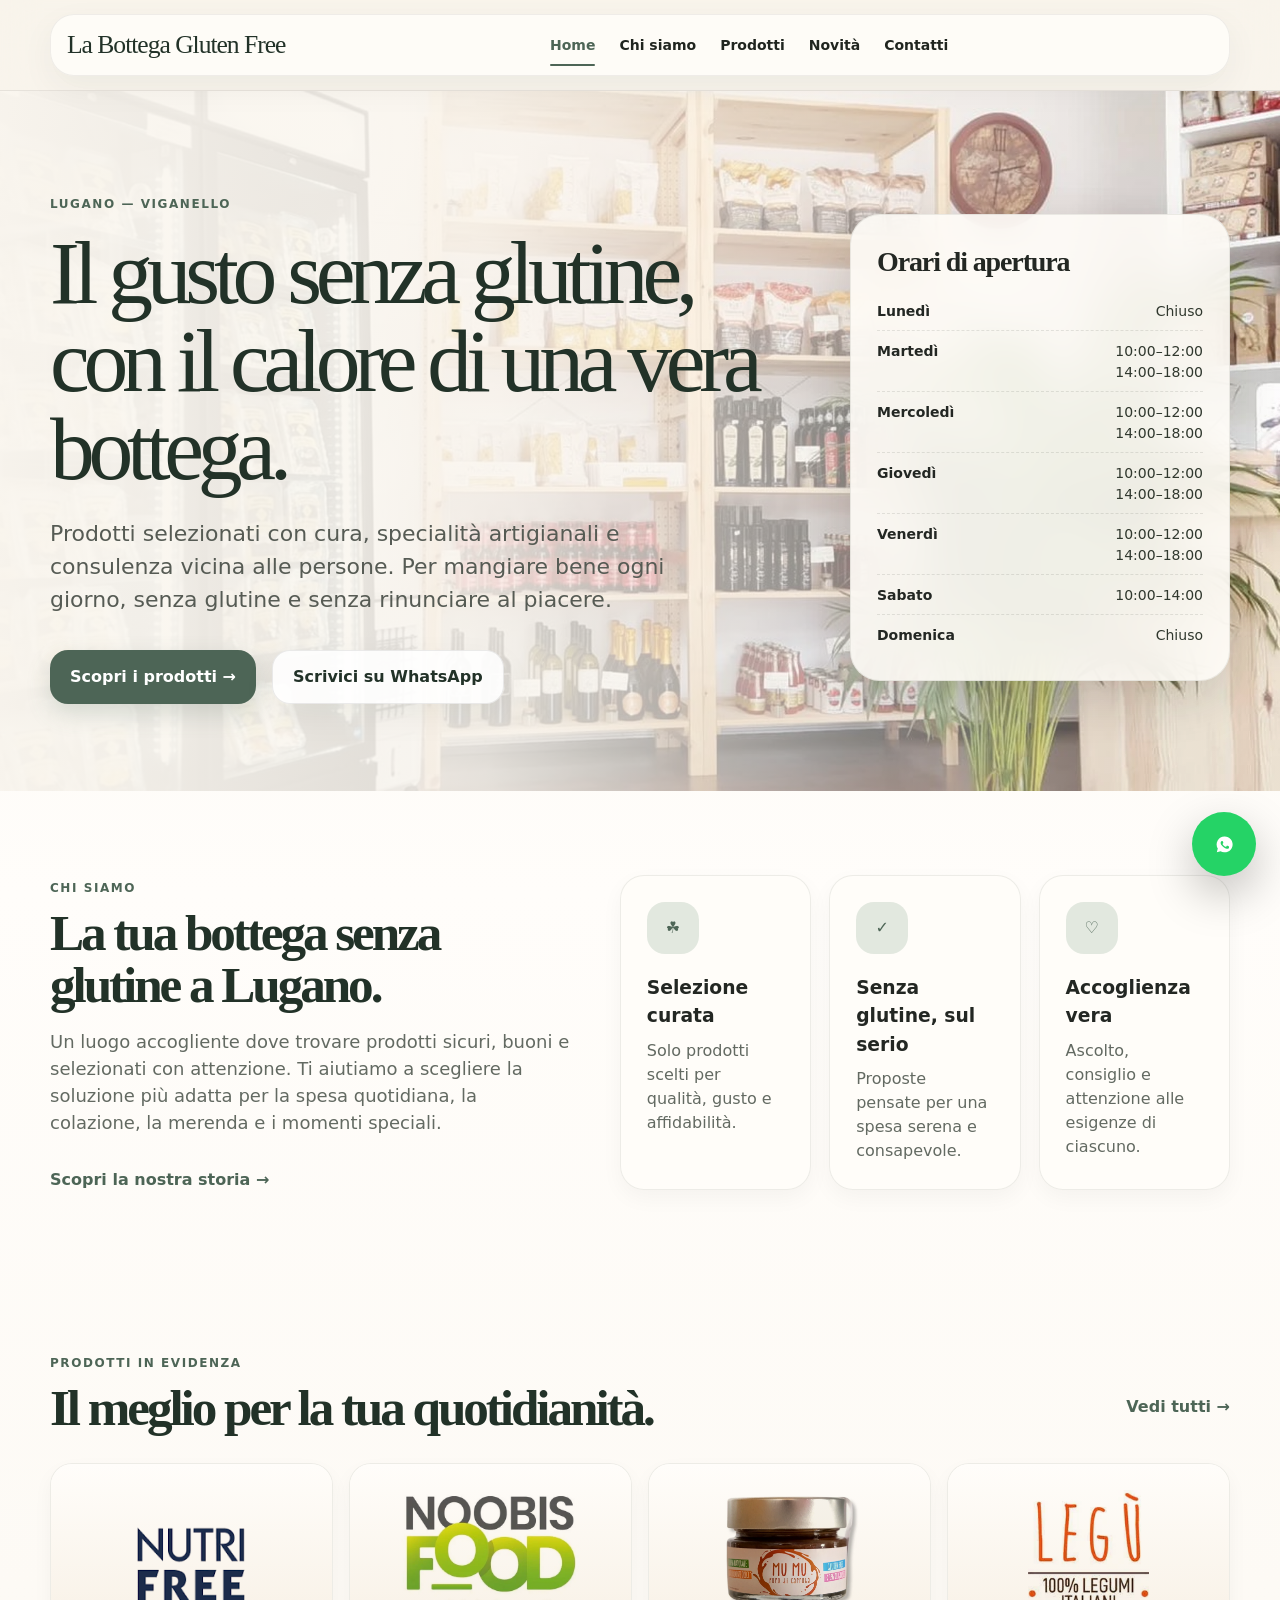
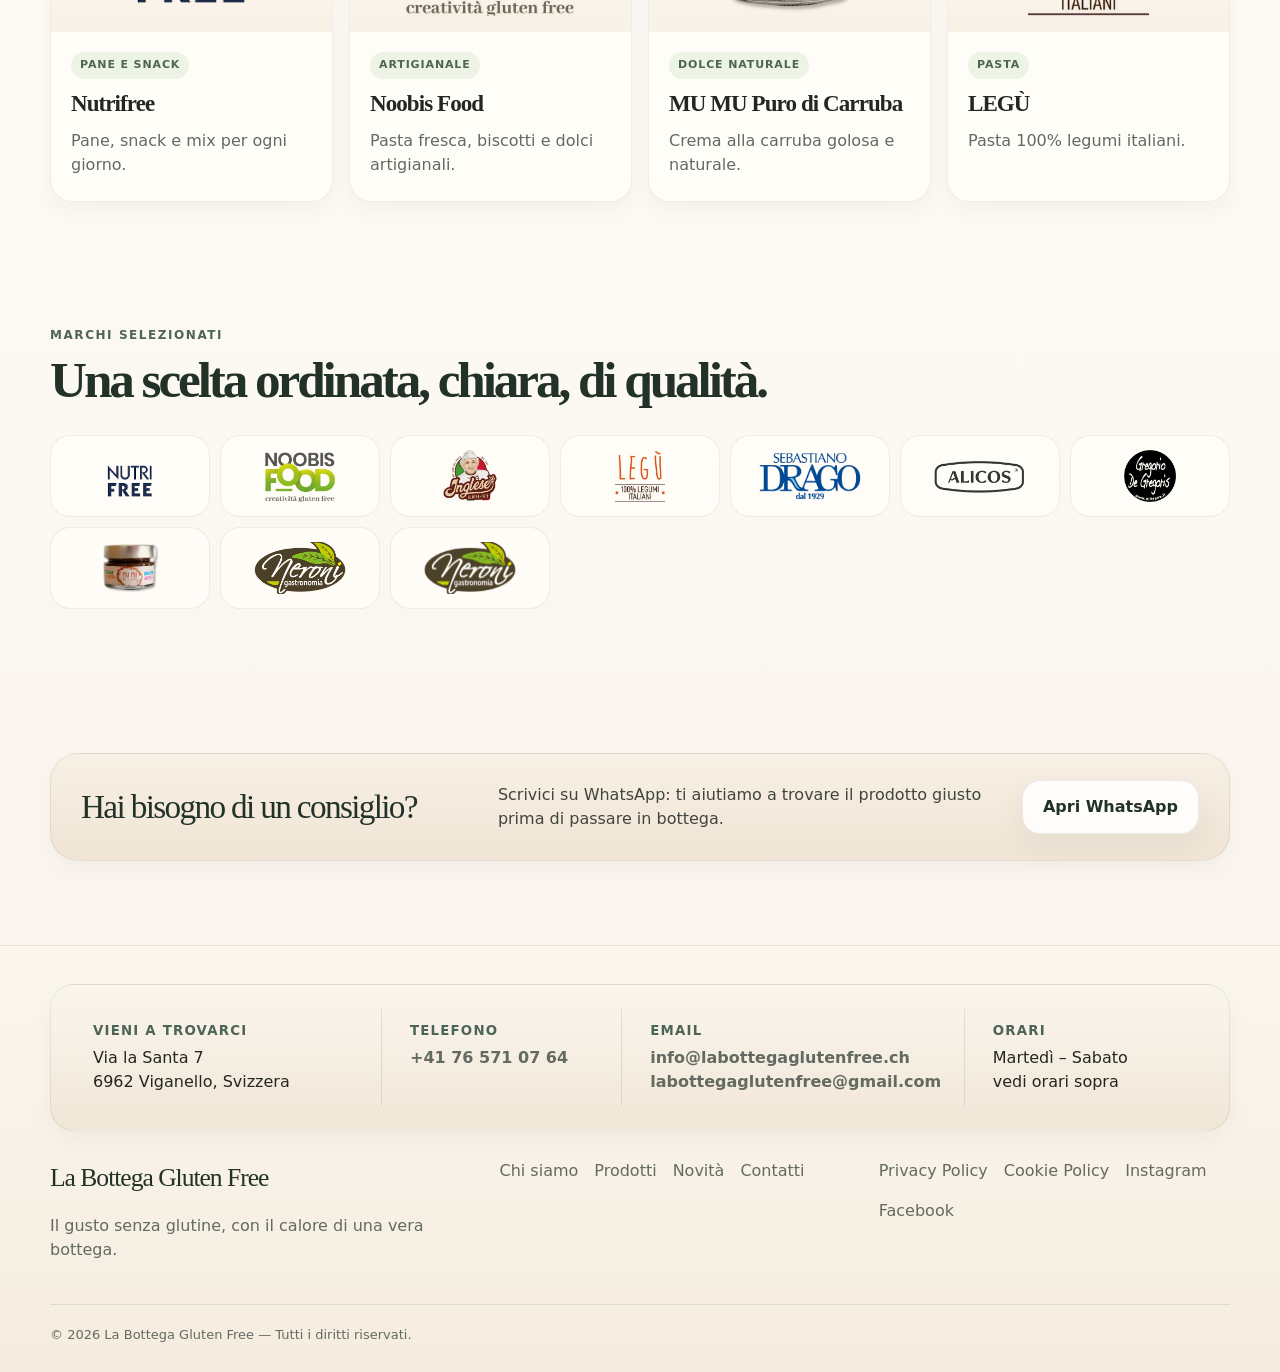
==== commit d5b48298: "fix prodotti e foto" ====
--- a/index.html
+++ b/index.html
@@ -15,6 +15,7 @@
   <div class="brand-tile"><img src="assets/brands/alicos.webp" alt="Alicos"></div>
   <div class="brand-tile"><img src="assets/brands/gregorio-de-gregoris.webp" alt="Gregorio De Gregoris"></div>
   <div class="brand-tile"><img src="assets/brands/mumu-carruba.webp" alt="MU MU Puro di Carruba"></div>
+  <div class="brand-tile"><img src="assets/brands/neroni-gastronomia.webp" alt="Neroni Gastronomia"></div>
   <div class="brand-tile"><img src="assets/brands/meroni-vini.svg" alt="Fratelli Meroni Vini"></div>
 </div>
 </div></section>
--- a/styles.css
+++ b/styles.css
@@ -387,4 +387,30 @@
 .hours-card{
   background:rgba(255,253,249,.88)!important;
   border:1px solid rgba(35,39,35,.08)!important;
+}
+
+/* FIX immagini pagina Novità */
+.news-grid article:nth-child(1) .news-visual {
+  background:
+    linear-gradient(0deg, rgba(20, 28, 18, .08), rgba(20, 28, 18, .08)),
+    url("assets/ui/news-card-1.webp") center/cover no-repeat !important;
+}
+
+.news-grid article:nth-child(2) .news-visual {
+  background:
+    linear-gradient(0deg, rgba(20, 28, 18, .08), rgba(20, 28, 18, .08)),
+    url("assets/ui/news-card-2.webp") center/cover no-repeat !important;
+}
+
+.news-grid article:nth-child(3) .news-visual {
+  background:
+    linear-gradient(0deg, rgba(20, 28, 18, .08), rgba(20, 28, 18, .08)),
+    url("assets/ui/news-card-3.webp") center/cover no-repeat !important;
+}
+
+.news-visual {
+  height: 190px !important;
+  color: transparent !important;
+  font-size: 0 !important;
+  background-color: #f2eadc !important;
 }
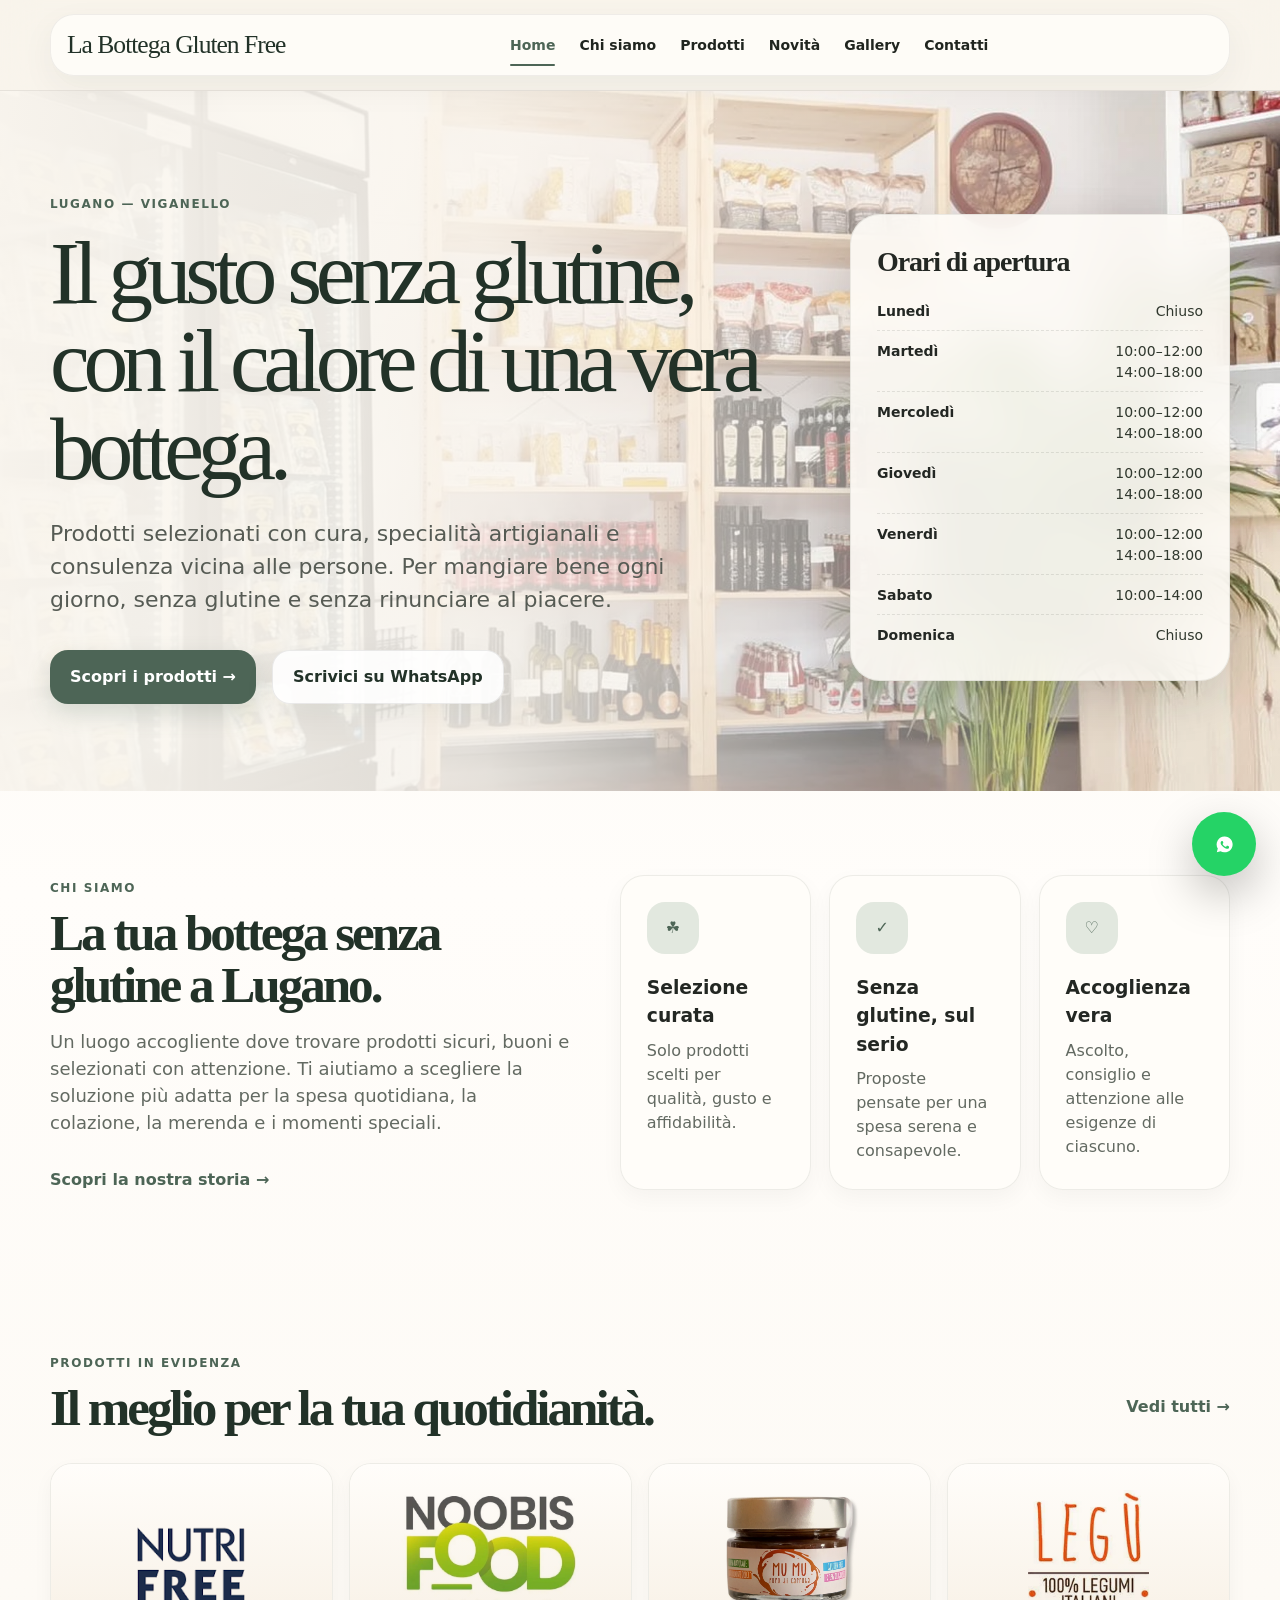
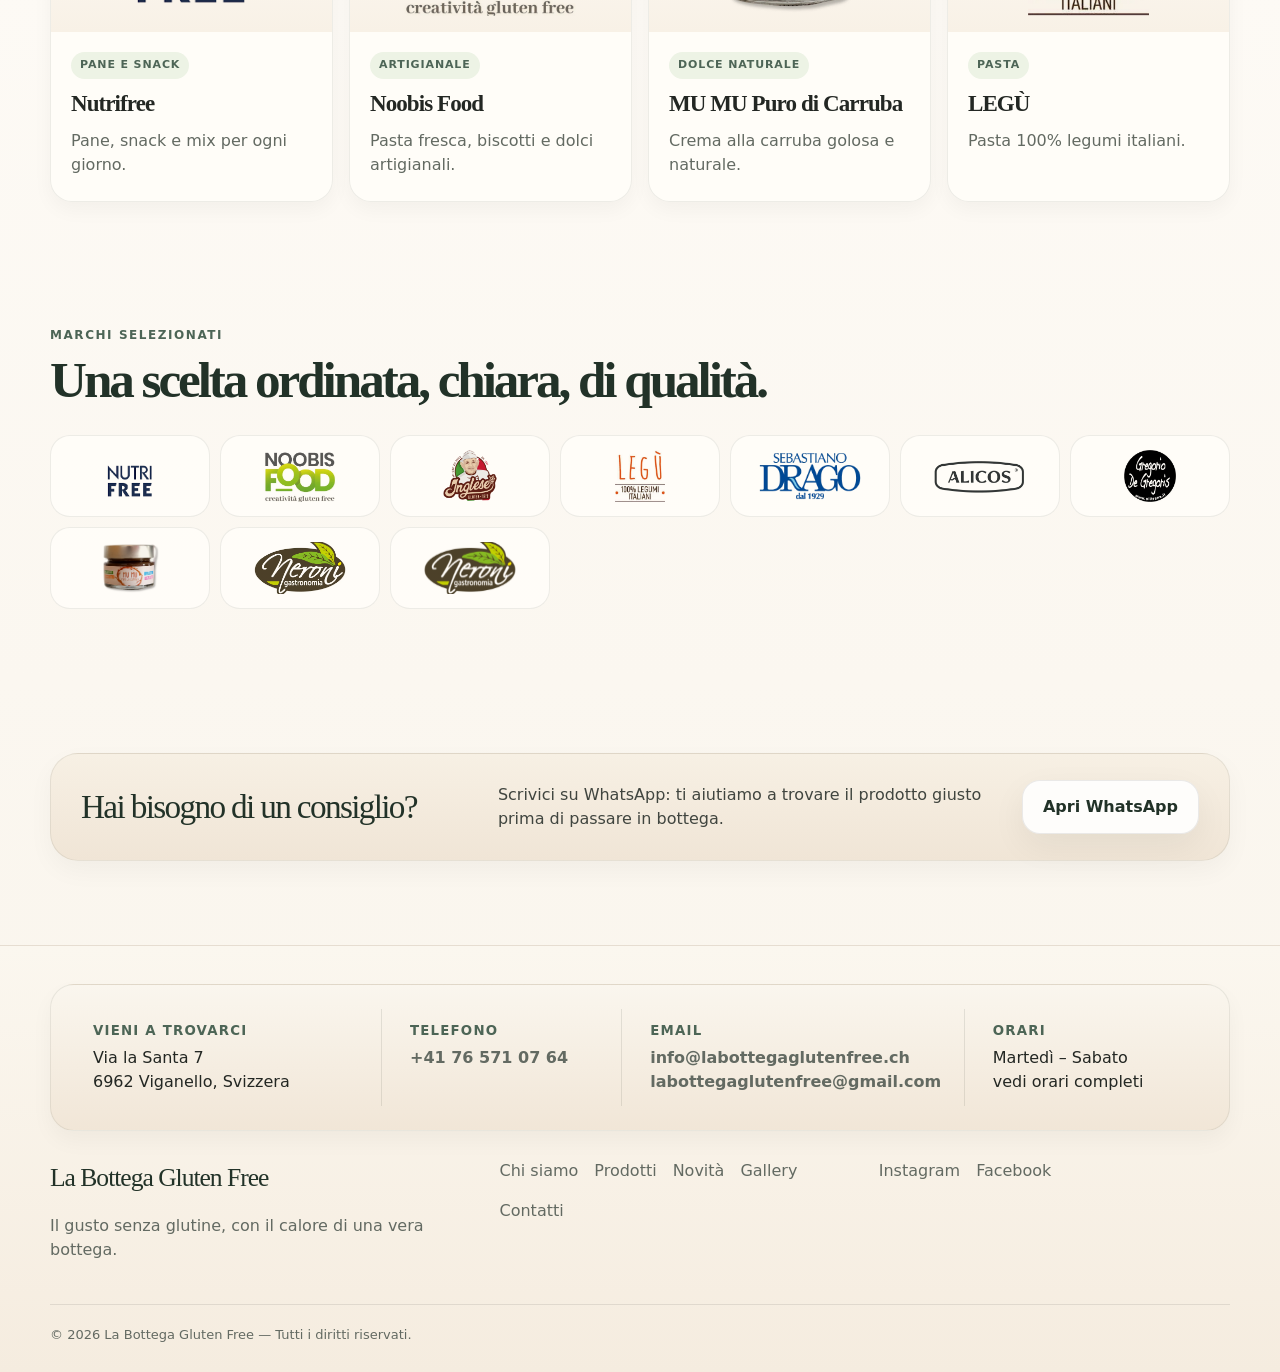
==== commit e356e663: "gallery and fix footer" ====
--- a/index.html
+++ b/index.html
@@ -1,25 +1,26 @@
-<!doctype html><html lang="it"><head><meta charset="utf-8"><meta name="viewport" content="width=device-width,initial-scale=1"><title>La Bottega Gluten Free | Lugano Viganello</title><meta name="description" content="La Bottega Gluten Free a Lugano-Viganello: prodotti senza glutine selezionati, artigianali e di qualità."><link rel="icon" href="assets/ui/favicon.svg"><link rel="stylesheet" href="styles.css"></head><body>
+<!DOCTYPE html>
+<html lang="it"><head><meta charset="utf-8"/><meta content="width=device-width,initial-scale=1" name="viewport"/><title>La Bottega Gluten Free | Lugano Viganello</title><meta content="La Bottega Gluten Free a Lugano-Viganello: prodotti senza glutine selezionati, artigianali e di qualità." name="description"/><link href="assets/ui/favicon.svg" rel="icon"/><link href="styles.css" rel="stylesheet"/></head><body>
 <a class="skip" href="#main">Vai al contenuto</a>
-<header class="site-header"><div class="container nav-wrap"><a class="brand" href="index.html">La Bottega Gluten Free</a><nav class="nav" aria-label="Navigazione principale"><a class="active" href="index.html">Home</a><a href="chi-siamo.html">Chi siamo</a><a href="prodotti.html">Prodotti</a><a href="novita.html">Novità</a><a href="contatti.html">Contatti</a></nav><div class="header-actions"><button class="menu-toggle" aria-label="Apri menu" aria-expanded="false">☰</button></div></div></header>
+<header class="site-header"><div class="container nav-wrap"><a class="brand" href="index.html">La Bottega Gluten Free</a><nav aria-label="Navigazione principale" class="nav"><a class="active" href="index.html">Home</a><a href="chi-siamo.html">Chi siamo</a><a href="prodotti.html">Prodotti</a><a href="novita.html">Novità</a><a href="gallery.html">Gallery</a><a href="contatti.html">Contatti</a></nav><div class="header-actions"><button aria-expanded="false" aria-label="Apri menu" class="menu-toggle">☰</button></div></div></header>
 <main id="main">
-<section class="hero"><div class="container hero-content"><div><span class="eyebrow">Lugano — Viganello</span><h1 class="title-xl">Il gusto senza glutine, con il calore di una vera bottega.</h1><p class="hero-copy">Prodotti selezionati con cura, specialità artigianali e consulenza vicina alle persone. Per mangiare bene ogni giorno, senza glutine e senza rinunciare al piacere.</p><div class="hero-cta"><a class="btn" href="prodotti.html">Scopri i prodotti →</a><a class="btn secondary" href="https://wa.me/41765710764" target="_blank" rel="noopener">Scrivici su WhatsApp</a></div></div><aside class="hours-card" aria-label="Orari di apertura"><h2>Orari di apertura</h2><div class="hours-list"><div class="hours-row"><strong>Lunedì</strong><span>Chiuso</span></div><div class="hours-row"><strong>Martedì</strong><span>10:00–12:00<br>14:00–18:00</span></div><div class="hours-row"><strong>Mercoledì</strong><span>10:00–12:00<br>14:00–18:00</span></div><div class="hours-row"><strong>Giovedì</strong><span>10:00–12:00<br>14:00–18:00</span></div><div class="hours-row"><strong>Venerdì</strong><span>10:00–12:00<br>14:00–18:00</span></div><div class="hours-row"><strong>Sabato</strong><span>10:00–14:00</span></div><div class="hours-row"><strong>Domenica</strong><span>Chiuso</span></div></div></aside></div></section>
+<section class="hero"><div class="container hero-content"><div><span class="eyebrow">Lugano — Viganello</span><h1 class="title-xl">Il gusto senza glutine, con il calore di una vera bottega.</h1><p class="hero-copy">Prodotti selezionati con cura, specialità artigianali e consulenza vicina alle persone. Per mangiare bene ogni giorno, senza glutine e senza rinunciare al piacere.</p><div class="hero-cta"><a class="btn" href="prodotti.html">Scopri i prodotti →</a><a class="btn secondary" href="https://wa.me/41765710764" rel="noopener" target="_blank">Scrivici su WhatsApp</a></div></div><aside aria-label="Orari di apertura" class="hours-card"><h2>Orari di apertura</h2><div class="hours-list"><div class="hours-row"><strong>Lunedì</strong><span>Chiuso</span></div><div class="hours-row"><strong>Martedì</strong><span>10:00–12:00<br/>14:00–18:00</span></div><div class="hours-row"><strong>Mercoledì</strong><span>10:00–12:00<br/>14:00–18:00</span></div><div class="hours-row"><strong>Giovedì</strong><span>10:00–12:00<br/>14:00–18:00</span></div><div class="hours-row"><strong>Venerdì</strong><span>10:00–12:00<br/>14:00–18:00</span></div><div class="hours-row"><strong>Sabato</strong><span>10:00–14:00</span></div><div class="hours-row"><strong>Domenica</strong><span>Chiuso</span></div></div></aside></div></section>
 <section class="section"><div class="container about-grid"><div><span class="eyebrow">Chi siamo</span><h2 class="section-title">La tua bottega senza glutine a Lugano.</h2><p class="lead">Un luogo accogliente dove trovare prodotti sicuri, buoni e selezionati con attenzione. Ti aiutiamo a scegliere la soluzione più adatta per la spesa quotidiana, la colazione, la merenda e i momenti speciali.</p><a class="btn ghost" href="chi-siamo.html">Scopri la nostra storia →</a></div><div class="feature-grid"><article class="feature"><div class="icon">☘</div><h3>Selezione curata</h3><p>Solo prodotti scelti per qualità, gusto e affidabilità.</p></article><article class="feature"><div class="icon">✓</div><h3>Senza glutine, sul serio</h3><p>Proposte pensate per una spesa serena e consapevole.</p></article><article class="feature"><div class="icon">♡</div><h3>Accoglienza vera</h3><p>Ascolto, consiglio e attenzione alle esigenze di ciascuno.</p></article></div></div></section>
-<section class="section tight"><div class="container"><div class="section-head"><div><span class="eyebrow">Prodotti in evidenza</span><h2 class="section-title">Il meglio per la tua quotidianità.</h2></div><a class="btn ghost" href="prodotti.html">Vedi tutti →</a></div><div class="showcase"><article class="product-card"><div class="product-img"><img loading="lazy" src="assets/brands/nutrifree.webp" alt="Nutrifree"></div><span class="tag">Pane e snack</span><h3>Nutrifree</h3><p>Pane, snack e mix per ogni giorno.</p></article><article class="product-card"><div class="product-img"><img loading="lazy" src="assets/brands/noobis-food.webp" alt="Noobis Food"></div><span class="tag">Artigianale</span><h3>Noobis Food</h3><p>Pasta fresca, biscotti e dolci artigianali.</p></article><article class="product-card"><div class="product-img"><img loading="lazy" src="assets/brands/mumu-carruba.webp" alt="MU MU Puro di Carruba"></div><span class="tag">Dolce naturale</span><h3>MU MU Puro di Carruba</h3><p>Crema alla carruba golosa e naturale.</p></article><article class="product-card"><div class="product-img"><img loading="lazy" src="assets/brands/legu.webp" alt="LEGÙ"></div><span class="tag">Pasta</span><h3>LEGÙ</h3><p>Pasta 100% legumi italiani.</p></article></div></div></section>
+<section class="section tight"><div class="container"><div class="section-head"><div><span class="eyebrow">Prodotti in evidenza</span><h2 class="section-title">Il meglio per la tua quotidianità.</h2></div><a class="btn ghost" href="prodotti.html">Vedi tutti →</a></div><div class="showcase"><article class="product-card"><div class="product-img"><img alt="Nutrifree" loading="lazy" src="assets/brands/nutrifree.webp"/></div><span class="tag">Pane e snack</span><h3>Nutrifree</h3><p>Pane, snack e mix per ogni giorno.</p></article><article class="product-card"><div class="product-img"><img alt="Noobis Food" loading="lazy" src="assets/brands/noobis-food.webp"/></div><span class="tag">Artigianale</span><h3>Noobis Food</h3><p>Pasta fresca, biscotti e dolci artigianali.</p></article><article class="product-card"><div class="product-img"><img alt="MU MU Puro di Carruba" loading="lazy" src="assets/brands/mumu-carruba.webp"/></div><span class="tag">Dolce naturale</span><h3>MU MU Puro di Carruba</h3><p>Crema alla carruba golosa e naturale.</p></article><article class="product-card"><div class="product-img"><img alt="LEGÙ" loading="lazy" src="assets/brands/legu.webp"/></div><span class="tag">Pasta</span><h3>LEGÙ</h3><p>Pasta 100% legumi italiani.</p></article></div></div></section>
 <section class="section tight"><div class="container"><div class="section-head"><div><span class="eyebrow">Marchi selezionati</span><h2 class="section-title">Una scelta ordinata, chiara, di qualità.</h2></div></div>
 <div class="brand-wall">
-  <div class="brand-tile"><img src="assets/brands/nutrifree.webp" alt="Nutrifree"></div>
-  <div class="brand-tile"><img src="assets/brands/noobis-food.webp" alt="Noobis Food"></div>
-  <div class="brand-tile"><img src="assets/brands/inglese.webp" alt="Inglese Gluten-Free"></div>
-  <div class="brand-tile"><img src="assets/brands/legu.webp" alt="LEGÙ"></div>
-  <div class="brand-tile"><img src="assets/brands/sebastiano-drago.webp" alt="Sebastiano Drago"></div>
-  <div class="brand-tile"><img src="assets/brands/alicos.webp" alt="Alicos"></div>
-  <div class="brand-tile"><img src="assets/brands/gregorio-de-gregoris.webp" alt="Gregorio De Gregoris"></div>
-  <div class="brand-tile"><img src="assets/brands/mumu-carruba.webp" alt="MU MU Puro di Carruba"></div>
-  <div class="brand-tile"><img src="assets/brands/neroni-gastronomia.webp" alt="Neroni Gastronomia"></div>
-  <div class="brand-tile"><img src="assets/brands/meroni-vini.svg" alt="Fratelli Meroni Vini"></div>
+<div class="brand-tile"><img alt="Nutrifree" src="assets/brands/nutrifree.webp"/></div>
+<div class="brand-tile"><img alt="Noobis Food" src="assets/brands/noobis-food.webp"/></div>
+<div class="brand-tile"><img alt="Inglese Gluten-Free" src="assets/brands/inglese.webp"/></div>
+<div class="brand-tile"><img alt="LEGÙ" src="assets/brands/legu.webp"/></div>
+<div class="brand-tile"><img alt="Sebastiano Drago" src="assets/brands/sebastiano-drago.webp"/></div>
+<div class="brand-tile"><img alt="Alicos" src="assets/brands/alicos.webp"/></div>
+<div class="brand-tile"><img alt="Gregorio De Gregoris" src="assets/brands/gregorio-de-gregoris.webp"/></div>
+<div class="brand-tile"><img alt="MU MU Puro di Carruba" src="assets/brands/mumu-carruba.webp"/></div>
+<div class="brand-tile"><img alt="Neroni Gastronomia" src="assets/brands/neroni-gastronomia.webp"/></div>
+<div class="brand-tile"><img alt="Fratelli Meroni Vini" src="assets/brands/meroni-vini.svg"/></div>
 </div>
 </div></section>
-<section class="section"><div class="container"><div class="cta-strip"><strong>Hai bisogno di un consiglio?</strong><p>Scrivici su WhatsApp: ti aiutiamo a trovare il prodotto giusto prima di passare in bottega.</p><a class="btn secondary phone-btn" href="https://wa.me/41765710764" target="_blank" rel="noopener">Apri WhatsApp</a></div></div></section>
+<section class="section"><div class="container"><div class="cta-strip"><strong>Hai bisogno di un consiglio?</strong><p>Scrivici su WhatsApp: ti aiutiamo a trovare il prodotto giusto prima di passare in bottega.</p><a class="btn secondary phone-btn" href="https://wa.me/41765710764" rel="noopener" target="_blank">Apri WhatsApp</a></div></div></section>
 </main>
-<footer class="footer"><div class="container"><div class="contact-strip" style="margin-bottom:28px"><div class="contact-item"><small>Vieni a trovarci</small>Via la Santa 7<br>6962 Viganello, Svizzera</div><div class="contact-item"><small>Telefono</small><a href="tel:+41765710764">+41 76 571 07 64</a></div><div class="contact-item"><small>Email</small><a href="mailto:info@labottegaglutenfree.ch">info@labottegaglutenfree.ch</a><br><a href="mailto:labottegaglutenfree@gmail.com">labottegaglutenfree@gmail.com</a></div><div class="contact-item"><small>Orari</small>Martedì – Sabato<br>vedi orari sopra</div></div><div class="footer-grid"><div><span class="brand">La Bottega Gluten Free</span><p>Il gusto senza glutine, con il calore di una vera bottega.</p></div><div class="footer-links"><a href="chi-siamo.html">Chi siamo</a><a href="prodotti.html">Prodotti</a><a href="novita.html">Novità</a><a href="contatti.html">Contatti</a></div><div class="footer-links"><a href="#">Privacy Policy</a><a href="#">Cookie Policy</a><a href="https://www.instagram.com/labottegaglutenfree/" target="_blank" rel="noopener">Instagram</a><a href="https://www.facebook.com/LaBottegaGlutenFree/" target="_blank" rel="noopener">Facebook</a></div></div><div class="copyright"><span>© <span id="year">2026</span> La Bottega Gluten Free — Tutti i diritti riservati.</span></div></div></footer>
-<a class="wa-float" href="https://wa.me/41765710764" target="_blank" rel="noopener" aria-label="WhatsApp"><svg viewBox="0 0 24 24" fill="currentColor"><path d="M12.04 2a9.9 9.9 0 0 0-8.5 15.02L2.3 21.7l4.8-1.22A9.97 9.97 0 1 0 12.04 2Zm5.82 14.15c-.23.63-1.32 1.23-1.82 1.28-.49.04-.95.22-3.22-.68-2.73-1.07-4.45-3.84-4.58-4.02-.13-.17-1.08-1.42-1.08-2.72 0-1.3.68-1.94.92-2.2.24-.27.52-.34.7-.34h.44c.15.01.34-.05.52.38l.7 1.69c.07.14.11.3.02.48-.09.18-.13.3-.27.46-.14.16-.29.36-.42.48-.14.14-.28.29-.12.57.16.28.72 1.2 1.55 1.94 1.07.95 1.97 1.24 2.25 1.38.28.14.45.12.62-.08.17-.2.73-.87.93-1.2.2-.34.39-.27.66-.14l1.55.76c.27.14.45.2.52.32.07.11.07.65-.16 1.28Z"/></svg></a><script src="script.js"></script></body></html>
+<footer class="footer"><div class="container"><div class="contact-strip" style="margin-bottom:28px"><a class="contact-item contact-item--link" href="https://www.google.com/maps/search/?api=1&amp;query=Via%20la%20Santa%207%206962%20Viganello%20Svizzera" rel="noopener" target="_blank"><small>Vieni a trovarci</small>Via la Santa 7<br/>6962 Viganello, Svizzera</a><div class="contact-item"><small>Telefono</small><a href="tel:+41765710764">+41 76 571 07 64</a></div><div class="contact-item"><small>Email</small><a href="mailto:info@labottegaglutenfree.ch">info@labottegaglutenfree.ch</a><br/><a href="mailto:labottegaglutenfree@gmail.com">labottegaglutenfree@gmail.com</a></div><a class="contact-item contact-item--link" href="contatti.html#orari"><small>Orari</small>Martedì – Sabato<br/>vedi orari completi</a></div><div class="footer-grid"><div><span class="brand">La Bottega Gluten Free</span><p>Il gusto senza glutine, con il calore di una vera bottega.</p></div><div class="footer-links"><a href="chi-siamo.html">Chi siamo</a><a href="prodotti.html">Prodotti</a><a href="novita.html">Novità</a><a href="gallery.html">Gallery</a><a href="contatti.html">Contatti</a></div><div class="footer-links"><a href="https://www.instagram.com/labottegaglutenfree/" rel="noopener" target="_blank">Instagram</a><a href="https://www.facebook.com/LaBottegaGlutenFree/" rel="noopener" target="_blank">Facebook</a></div></div><div class="copyright"><span>© <span id="year">2026</span> La Bottega Gluten Free — Tutti i diritti riservati.</span></div></div></footer>
+<a aria-label="WhatsApp" class="wa-float" href="https://wa.me/41765710764" rel="noopener" target="_blank"><svg fill="currentColor" viewbox="0 0 24 24"><path d="M12.04 2a9.9 9.9 0 0 0-8.5 15.02L2.3 21.7l4.8-1.22A9.97 9.97 0 1 0 12.04 2Zm5.82 14.15c-.23.63-1.32 1.23-1.82 1.28-.49.04-.95.22-3.22-.68-2.73-1.07-4.45-3.84-4.58-4.02-.13-.17-1.08-1.42-1.08-2.72 0-1.3.68-1.94.92-2.2.24-.27.52-.34.7-.34h.44c.15.01.34-.05.52.38l.7 1.69c.07.14.11.3.02.48-.09.18-.13.3-.27.46-.14.16-.29.36-.42.48-.14.14-.28.29-.12.57.16.28.72 1.2 1.55 1.94 1.07.95 1.97 1.24 2.25 1.38.28.14.45.12.62-.08.17-.2.73-.87.93-1.2.2-.34.39-.27.66-.14l1.55.76c.27.14.45.2.52.32.07.11.07.65-.16 1.28Z"></path></svg></a><script src="script.js"></script></body></html>
--- a/styles.css
+++ b/styles.css
@@ -413,4 +413,80 @@
   color: transparent !important;
   font-size: 0 !important;
   background-color: #f2eadc !important;
-}+}
+/* FIX immagine Chi siamo */
+.editorial-photo {
+  background:
+    linear-gradient(0deg, rgba(20, 28, 18, .04), rgba(20, 28, 18, .04)),
+    url("assets/ui/page-hero-about.webp") center/cover no-repeat !important;
+  min-height: 420px !important;
+  border-radius: 34px !important;
+  border: 1px solid rgba(35,39,35,.08);
+  box-shadow: 0 16px 42px rgba(24,30,25,.08);
+}
+
+.editorial-photo::before {
+  display: none !important;
+}
+
+/* ==========================================================
+   Delta puntuale: gallery nel menu, footer cliccabile, mappa contatti
+   ========================================================== */
+@media (min-width:981px) and (max-width:1120px){
+  .nav{gap:16px;font-size:13px}
+  .nav-wrap{gap:14px}
+}
+.contact-strip .contact-item--link{
+  display:block;
+  color:inherit;
+  text-decoration:none;
+  transition:transform .2s ease, background-color .2s ease, box-shadow .2s ease;
+}
+.contact-strip .contact-item--link:hover{
+  transform:translateY(-1px);
+  background:rgba(255,255,255,.28);
+  border-radius:18px;
+}
+.footer .contact-strip .contact-item--link{color:var(--ink)}
+.map-card--embed{
+  padding:0!important;
+  overflow:hidden;
+  display:grid!important;
+  grid-template-columns:minmax(0,1.25fr) minmax(280px,.75fr);
+  align-items:stretch!important;
+  min-height:420px;
+  background:var(--paper)!important;
+  text-align:left!important;
+}
+.map-card--embed iframe{
+  width:100%;
+  height:100%;
+  min-height:420px;
+  border:0;
+  display:block;
+  filter:saturate(.92) contrast(.96);
+}
+.map-card__content{
+  padding:30px;
+  display:flex;
+  flex-direction:column;
+  justify-content:center;
+  align-items:flex-start;
+}
+.map-card__content h2{
+  font-family:var(--serif);
+  font-size:clamp(30px,4vw,52px);
+  line-height:1;
+  letter-spacing:-.055em;
+  margin:8px 0 10px;
+  color:var(--forest);
+}
+.map-card__content p{
+  margin:0 0 20px;
+  color:var(--muted);
+}
+@media (max-width:820px){
+  .map-card--embed{grid-template-columns:1fr;min-height:0}
+  .map-card--embed iframe{min-height:320px}
+  .map-card__content{padding:24px}
+}
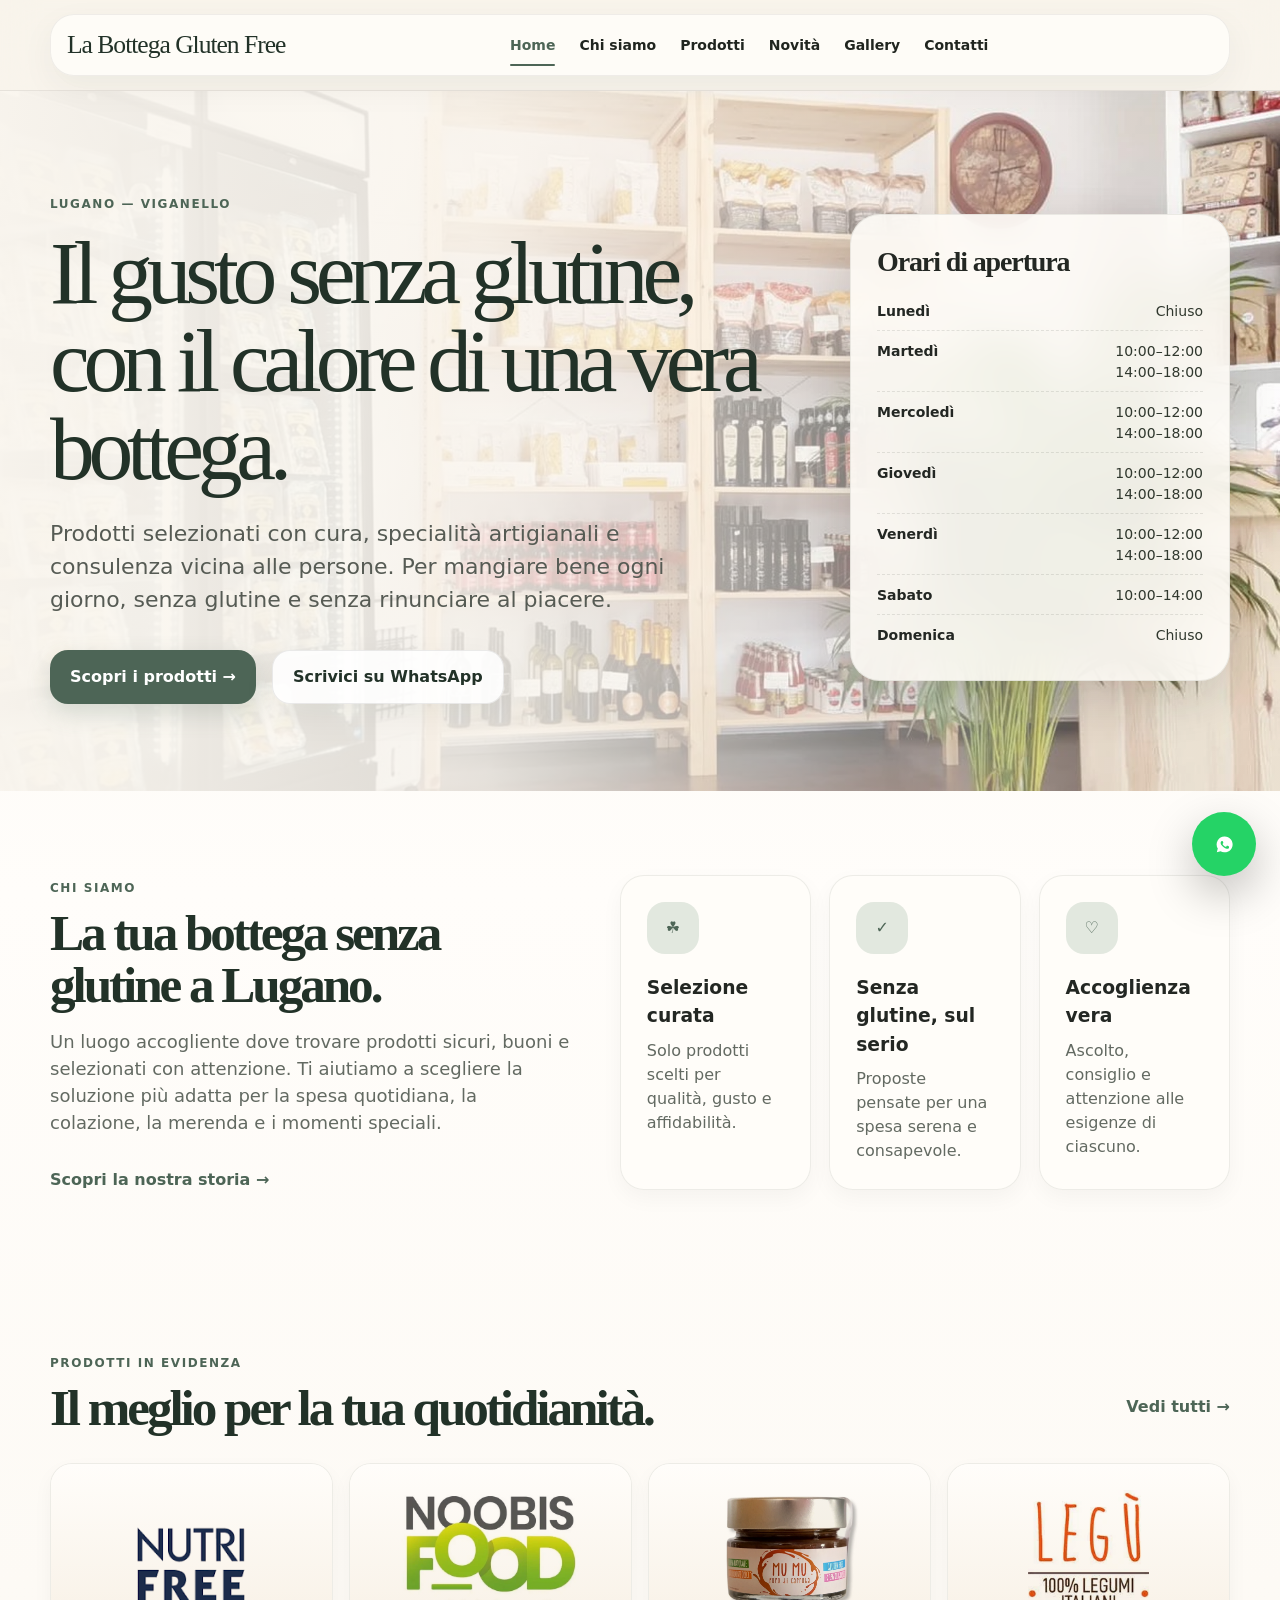
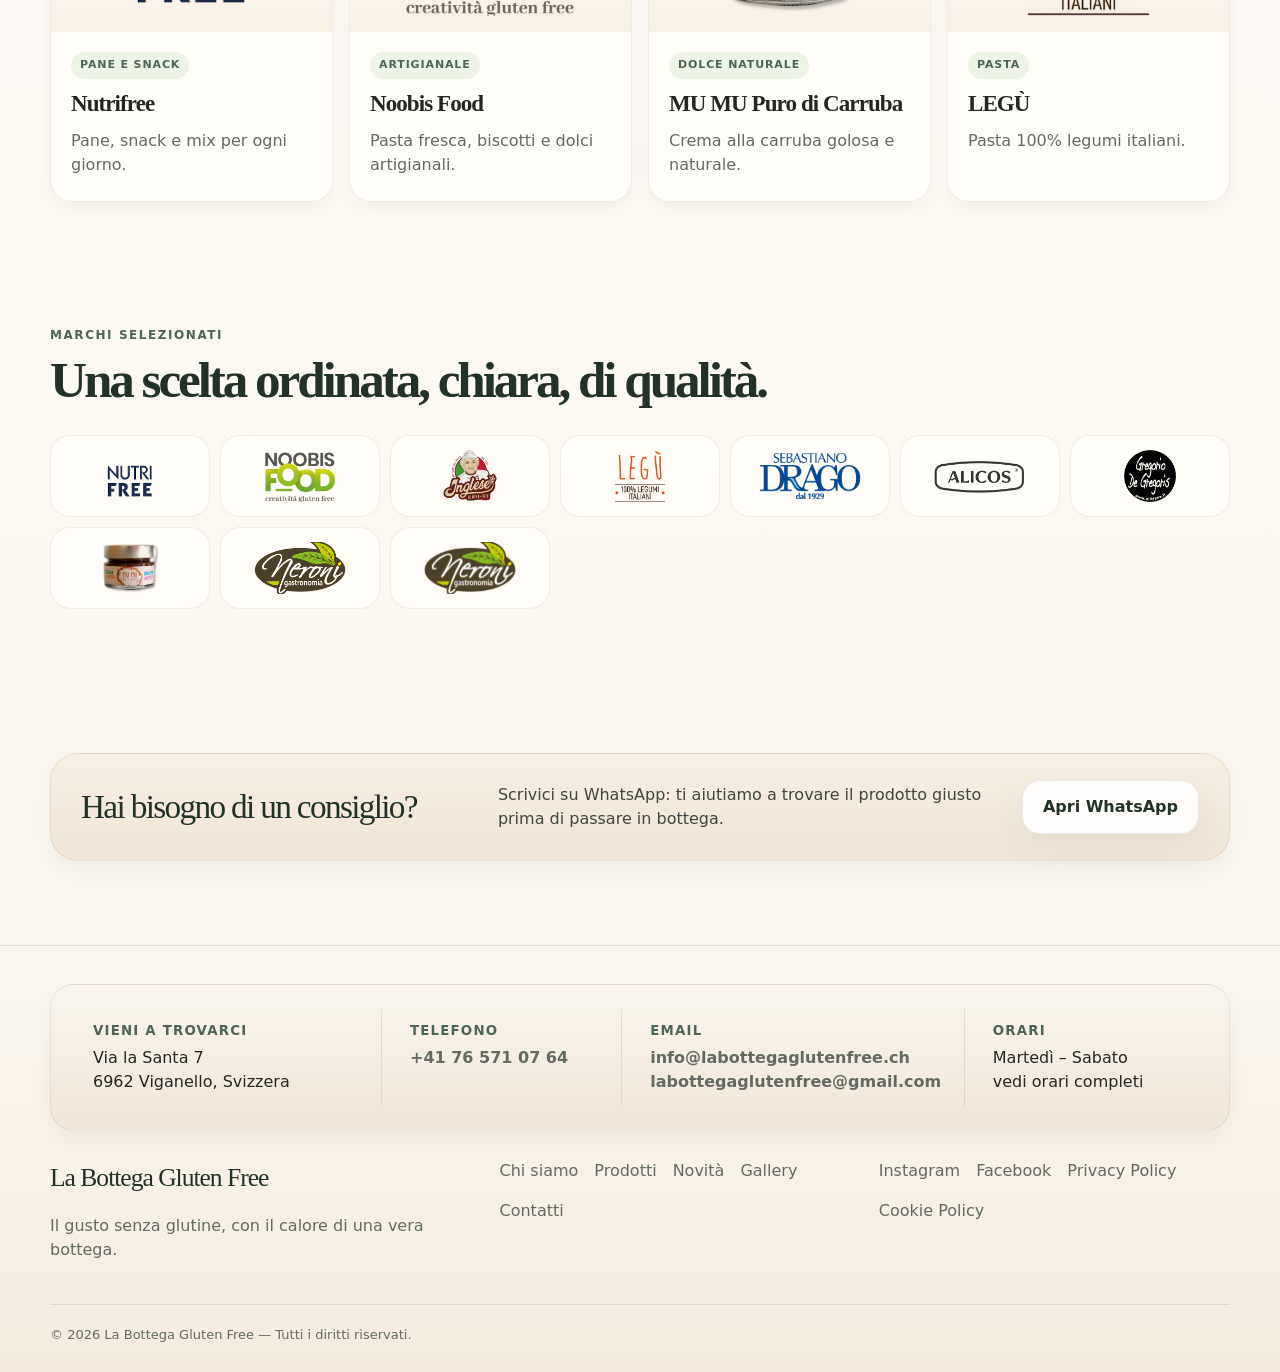
==== commit 351033f8: "iubenda" ====
--- a/index.html
+++ b/index.html
@@ -1,5 +1,48 @@
 <!DOCTYPE html>
-<html lang="it"><head><meta charset="utf-8"/><meta content="width=device-width,initial-scale=1" name="viewport"/><title>La Bottega Gluten Free | Lugano Viganello</title><meta content="La Bottega Gluten Free a Lugano-Viganello: prodotti senza glutine selezionati, artigianali e di qualità." name="description"/><link href="assets/ui/favicon.svg" rel="icon"/><link href="styles.css" rel="stylesheet"/></head><body>
+<html lang="it"><head><meta charset="utf-8"/><meta content="width=device-width,initial-scale=1" name="viewport"/><title>La Bottega Gluten Free | Lugano Viganello</title><meta content="La Bottega Gluten Free a Lugano-Viganello: prodotti senza glutine selezionati, artigianali e di qualità." name="description"/><link href="assets/ui/favicon.svg" rel="icon"/><link href="styles.css" rel="stylesheet"/>
+<!-- Iubenda Privacy Controls and Cookie Solution -->
+<script type="text/javascript">
+  var _iub = _iub || [];
+  _iub.csConfiguration = {
+    "floatingPreferencesButtonDisplay": "bottom-right",
+    "lang": "it",
+    "siteId": "3748133",
+    "cookiePolicyId": "91929319",
+    "whitelabel": false,
+    "banner": {
+      "closeButtonDisplay": false,
+      "listPurposes": true,
+      "explicitWithdrawal": true,
+      "rejectButtonDisplay": true,
+      "acceptButtonDisplay": true,
+      "customizeButtonDisplay": true,
+      "closeButtonRejects": true,
+      "position": "float-bottom-left",
+      "style": "dark"
+    },
+    "perPurposeConsent": true,
+    "googleAdditionalConsentMode": true,
+    "enableTcf": true,
+    "tcfPurposes": {
+      "1": true,
+      "2": "consent_only",
+      "3": "consent_only",
+      "4": "consent_only",
+      "5": "consent_only",
+      "6": "consent_only",
+      "7": "consent_only",
+      "8": "consent_only",
+      "9": "consent_only",
+      "10": "consent_only"
+    }
+  };
+</script>
+<script type="text/javascript" src="https://cdn.iubenda.com/cs/tcf/stub-v2.js"></script>
+<script type="text/javascript" src="https://cdn.iubenda.com/cs/tcf/safe-tcf-v2.js"></script>
+<script type="text/javascript" src="https://cdn.iubenda.com/cs/iubenda_cs.js" charset="UTF-8" async></script>
+<script type="text/javascript" src="https://iubenda.com/autoblocking/3748133.js" charset="UTF-8" async></script>
+<!-- /Iubenda -->
+</head><body>
 <a class="skip" href="#main">Vai al contenuto</a>
 <header class="site-header"><div class="container nav-wrap"><a class="brand" href="index.html">La Bottega Gluten Free</a><nav aria-label="Navigazione principale" class="nav"><a class="active" href="index.html">Home</a><a href="chi-siamo.html">Chi siamo</a><a href="prodotti.html">Prodotti</a><a href="novita.html">Novità</a><a href="gallery.html">Gallery</a><a href="contatti.html">Contatti</a></nav><div class="header-actions"><button aria-expanded="false" aria-label="Apri menu" class="menu-toggle">☰</button></div></div></header>
 <main id="main">
@@ -22,5 +65,5 @@
 </div></section>
 <section class="section"><div class="container"><div class="cta-strip"><strong>Hai bisogno di un consiglio?</strong><p>Scrivici su WhatsApp: ti aiutiamo a trovare il prodotto giusto prima di passare in bottega.</p><a class="btn secondary phone-btn" href="https://wa.me/41765710764" rel="noopener" target="_blank">Apri WhatsApp</a></div></div></section>
 </main>
-<footer class="footer"><div class="container"><div class="contact-strip" style="margin-bottom:28px"><a class="contact-item contact-item--link" href="https://www.google.com/maps/search/?api=1&amp;query=Via%20la%20Santa%207%206962%20Viganello%20Svizzera" rel="noopener" target="_blank"><small>Vieni a trovarci</small>Via la Santa 7<br/>6962 Viganello, Svizzera</a><div class="contact-item"><small>Telefono</small><a href="tel:+41765710764">+41 76 571 07 64</a></div><div class="contact-item"><small>Email</small><a href="mailto:info@labottegaglutenfree.ch">info@labottegaglutenfree.ch</a><br/><a href="mailto:labottegaglutenfree@gmail.com">labottegaglutenfree@gmail.com</a></div><a class="contact-item contact-item--link" href="contatti.html#orari"><small>Orari</small>Martedì – Sabato<br/>vedi orari completi</a></div><div class="footer-grid"><div><span class="brand">La Bottega Gluten Free</span><p>Il gusto senza glutine, con il calore di una vera bottega.</p></div><div class="footer-links"><a href="chi-siamo.html">Chi siamo</a><a href="prodotti.html">Prodotti</a><a href="novita.html">Novità</a><a href="gallery.html">Gallery</a><a href="contatti.html">Contatti</a></div><div class="footer-links"><a href="https://www.instagram.com/labottegaglutenfree/" rel="noopener" target="_blank">Instagram</a><a href="https://www.facebook.com/LaBottegaGlutenFree/" rel="noopener" target="_blank">Facebook</a></div></div><div class="copyright"><span>© <span id="year">2026</span> La Bottega Gluten Free — Tutti i diritti riservati.</span></div></div></footer>
+<footer class="footer"><div class="container"><div class="contact-strip" style="margin-bottom:28px"><a class="contact-item contact-item--link" href="https://www.google.com/maps/search/?api=1&amp;query=Via%20la%20Santa%207%206962%20Viganello%20Svizzera" rel="noopener" target="_blank"><small>Vieni a trovarci</small>Via la Santa 7<br/>6962 Viganello, Svizzera</a><div class="contact-item"><small>Telefono</small><a href="tel:+41765710764">+41 76 571 07 64</a></div><div class="contact-item"><small>Email</small><a href="mailto:info@labottegaglutenfree.ch">info@labottegaglutenfree.ch</a><br/><a href="mailto:labottegaglutenfree@gmail.com">labottegaglutenfree@gmail.com</a></div><a class="contact-item contact-item--link" href="contatti.html#orari"><small>Orari</small>Martedì – Sabato<br/>vedi orari completi</a></div><div class="footer-grid"><div><span class="brand">La Bottega Gluten Free</span><p>Il gusto senza glutine, con il calore di una vera bottega.</p></div><div class="footer-links"><a href="chi-siamo.html">Chi siamo</a><a href="prodotti.html">Prodotti</a><a href="novita.html">Novità</a><a href="gallery.html">Gallery</a><a href="contatti.html">Contatti</a></div><div class="footer-links"><a href="https://www.instagram.com/labottegaglutenfree/" rel="noopener" target="_blank">Instagram</a><a href="https://www.facebook.com/LaBottegaGlutenFree/" rel="noopener" target="_blank">Facebook</a><a href="https://www.iubenda.com/privacy-policy/91929319" rel="noopener" target="_blank">Privacy Policy</a><a href="https://www.iubenda.com/privacy-policy/91929319/cookie-policy" rel="noopener" target="_blank">Cookie Policy</a></div></div><div class="copyright"><span>© <span id="year">2026</span> La Bottega Gluten Free — Tutti i diritti riservati.</span></div></div></footer>
 <a aria-label="WhatsApp" class="wa-float" href="https://wa.me/41765710764" rel="noopener" target="_blank"><svg fill="currentColor" viewbox="0 0 24 24"><path d="M12.04 2a9.9 9.9 0 0 0-8.5 15.02L2.3 21.7l4.8-1.22A9.97 9.97 0 1 0 12.04 2Zm5.82 14.15c-.23.63-1.32 1.23-1.82 1.28-.49.04-.95.22-3.22-.68-2.73-1.07-4.45-3.84-4.58-4.02-.13-.17-1.08-1.42-1.08-2.72 0-1.3.68-1.94.92-2.2.24-.27.52-.34.7-.34h.44c.15.01.34-.05.52.38l.7 1.69c.07.14.11.3.02.48-.09.18-.13.3-.27.46-.14.16-.29.36-.42.48-.14.14-.28.29-.12.57.16.28.72 1.2 1.55 1.94 1.07.95 1.97 1.24 2.25 1.38.28.14.45.12.62-.08.17-.2.73-.87.93-1.2.2-.34.39-.27.66-.14l1.55.76c.27.14.45.2.52.32.07.11.07.65-.16 1.28Z"></path></svg></a><script src="script.js"></script></body></html>
